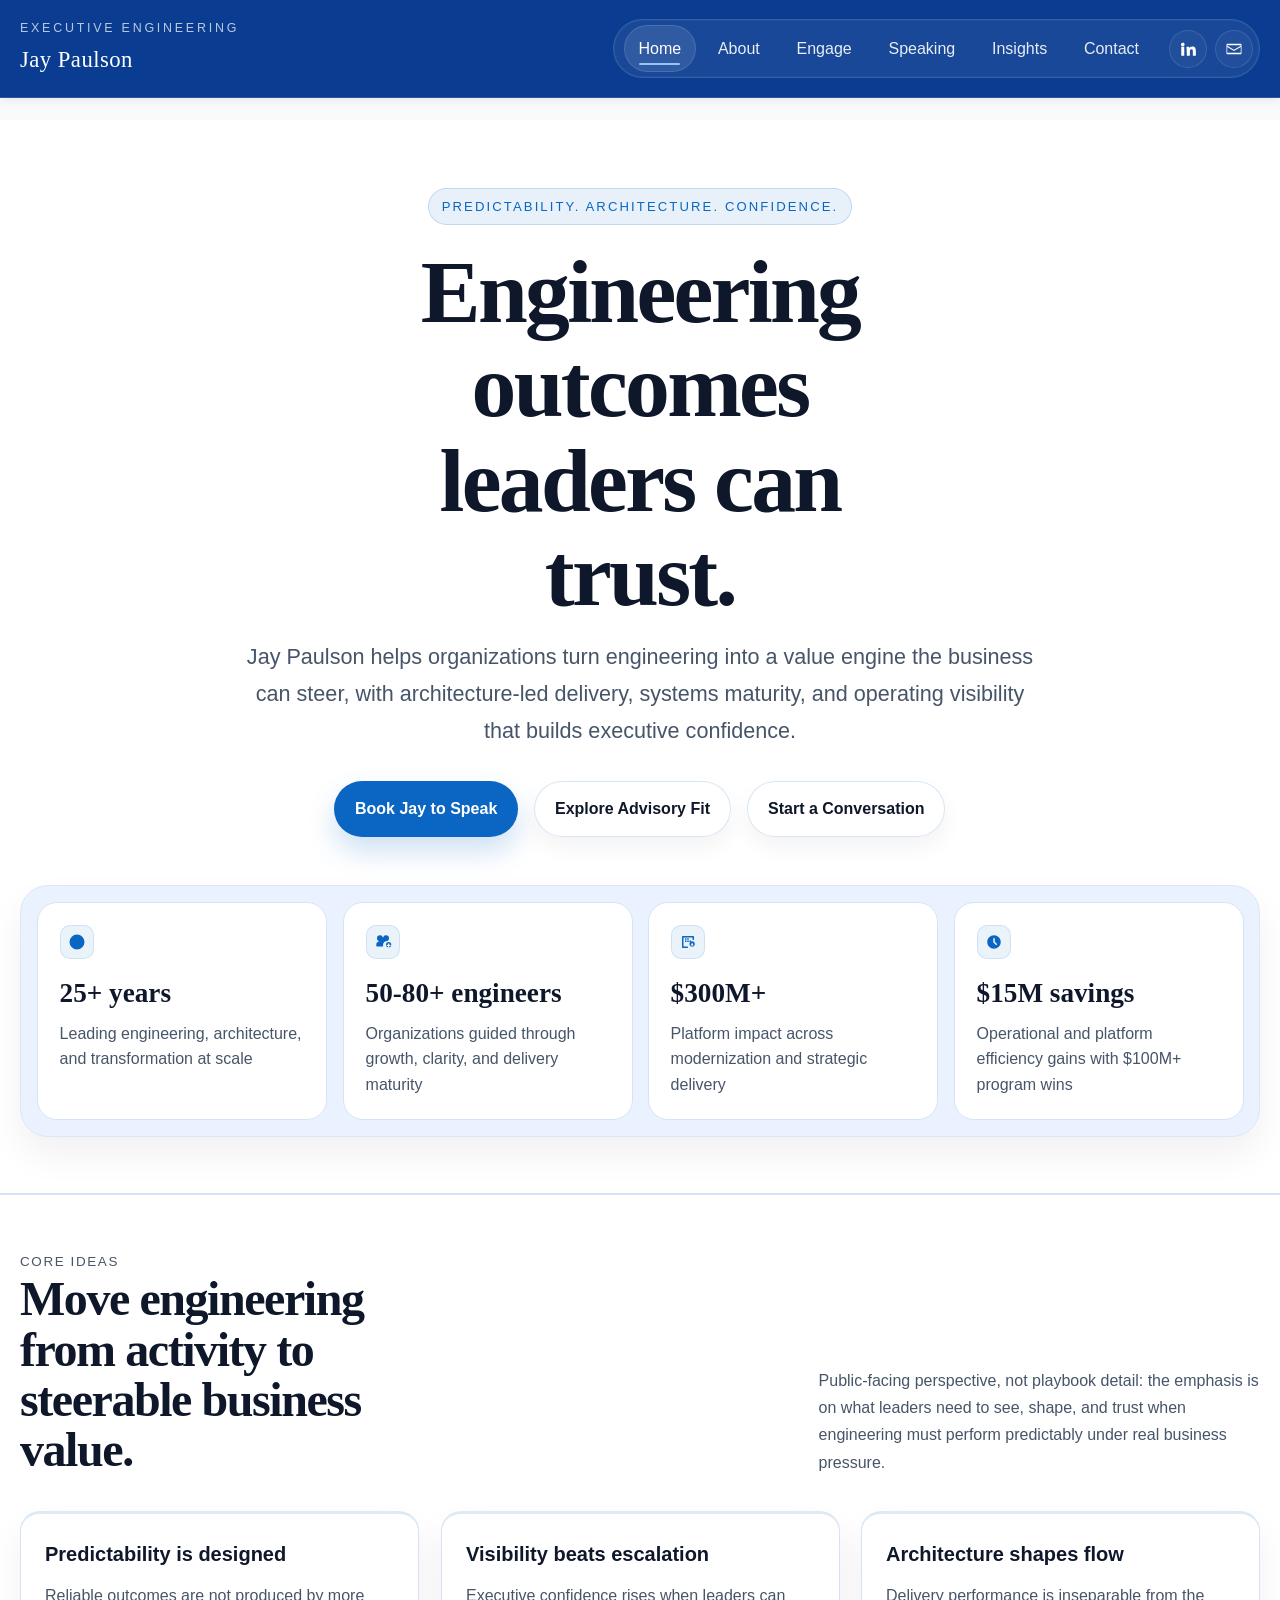
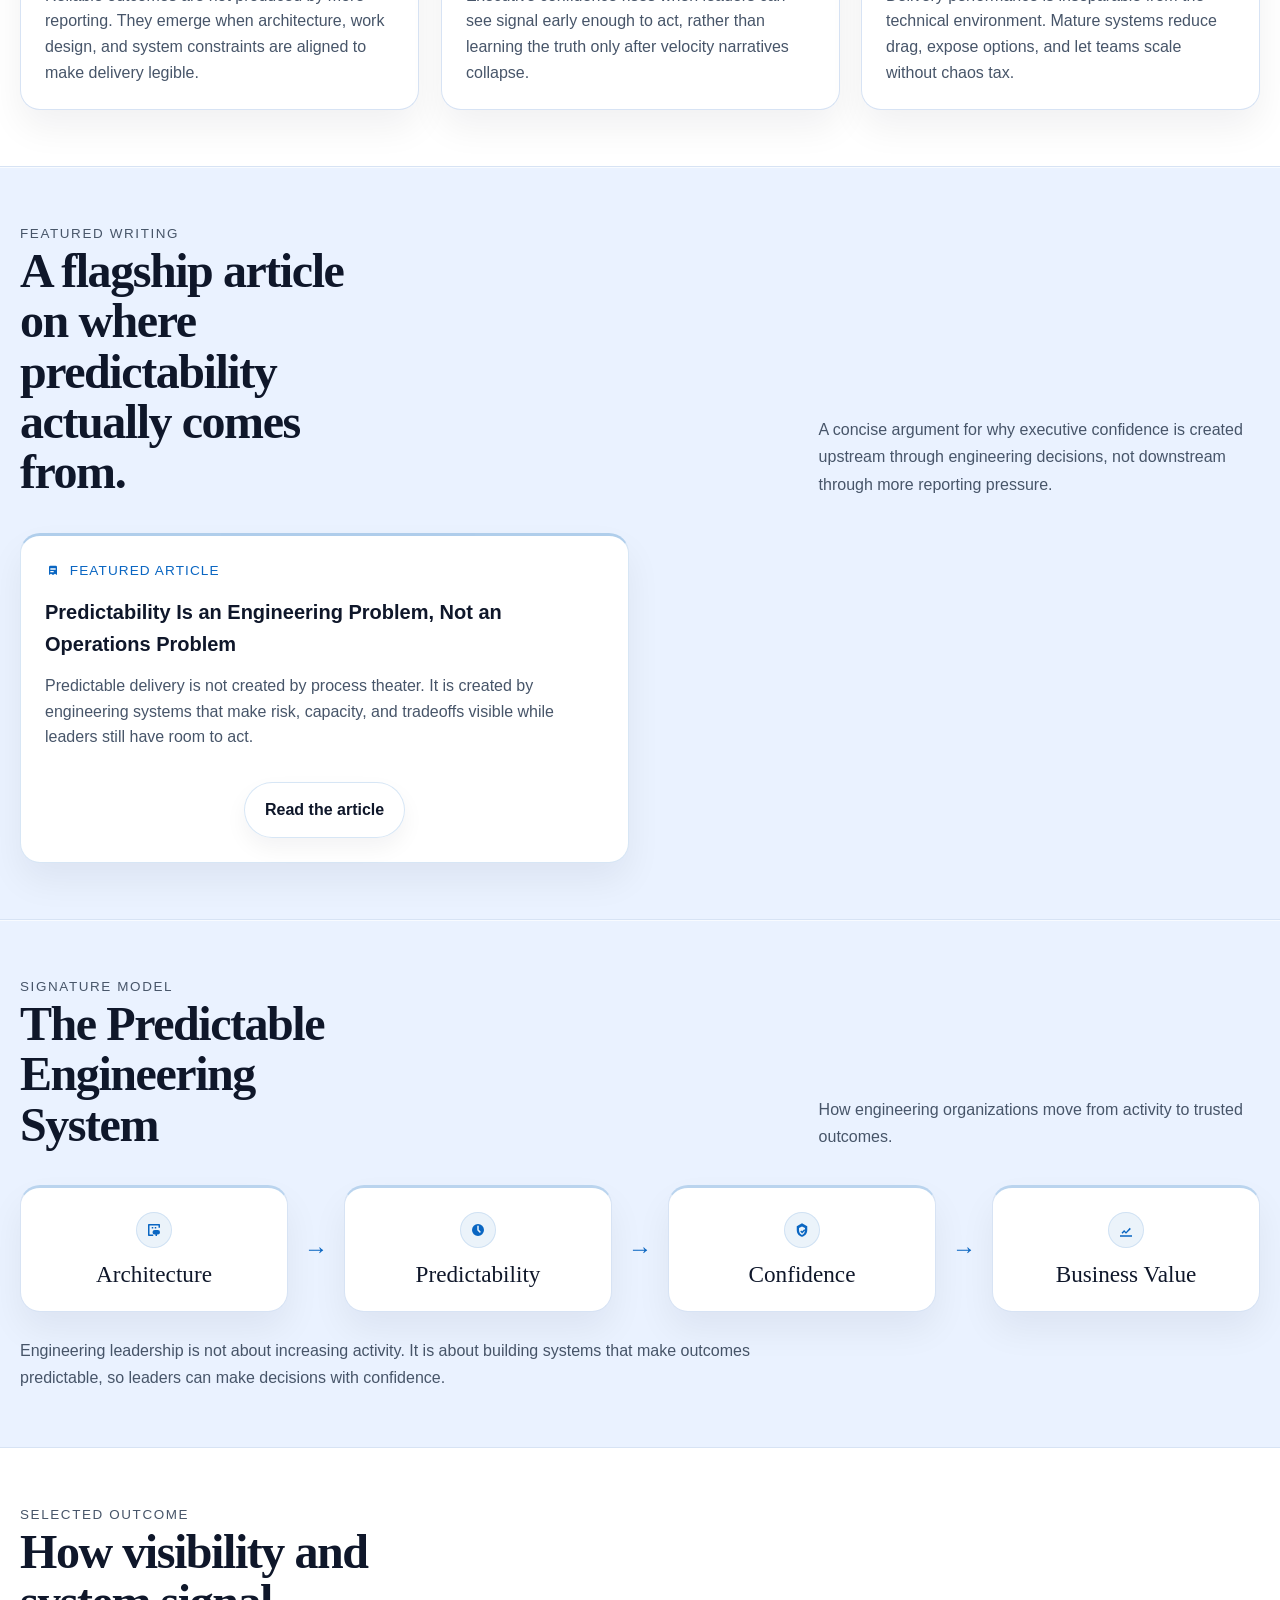
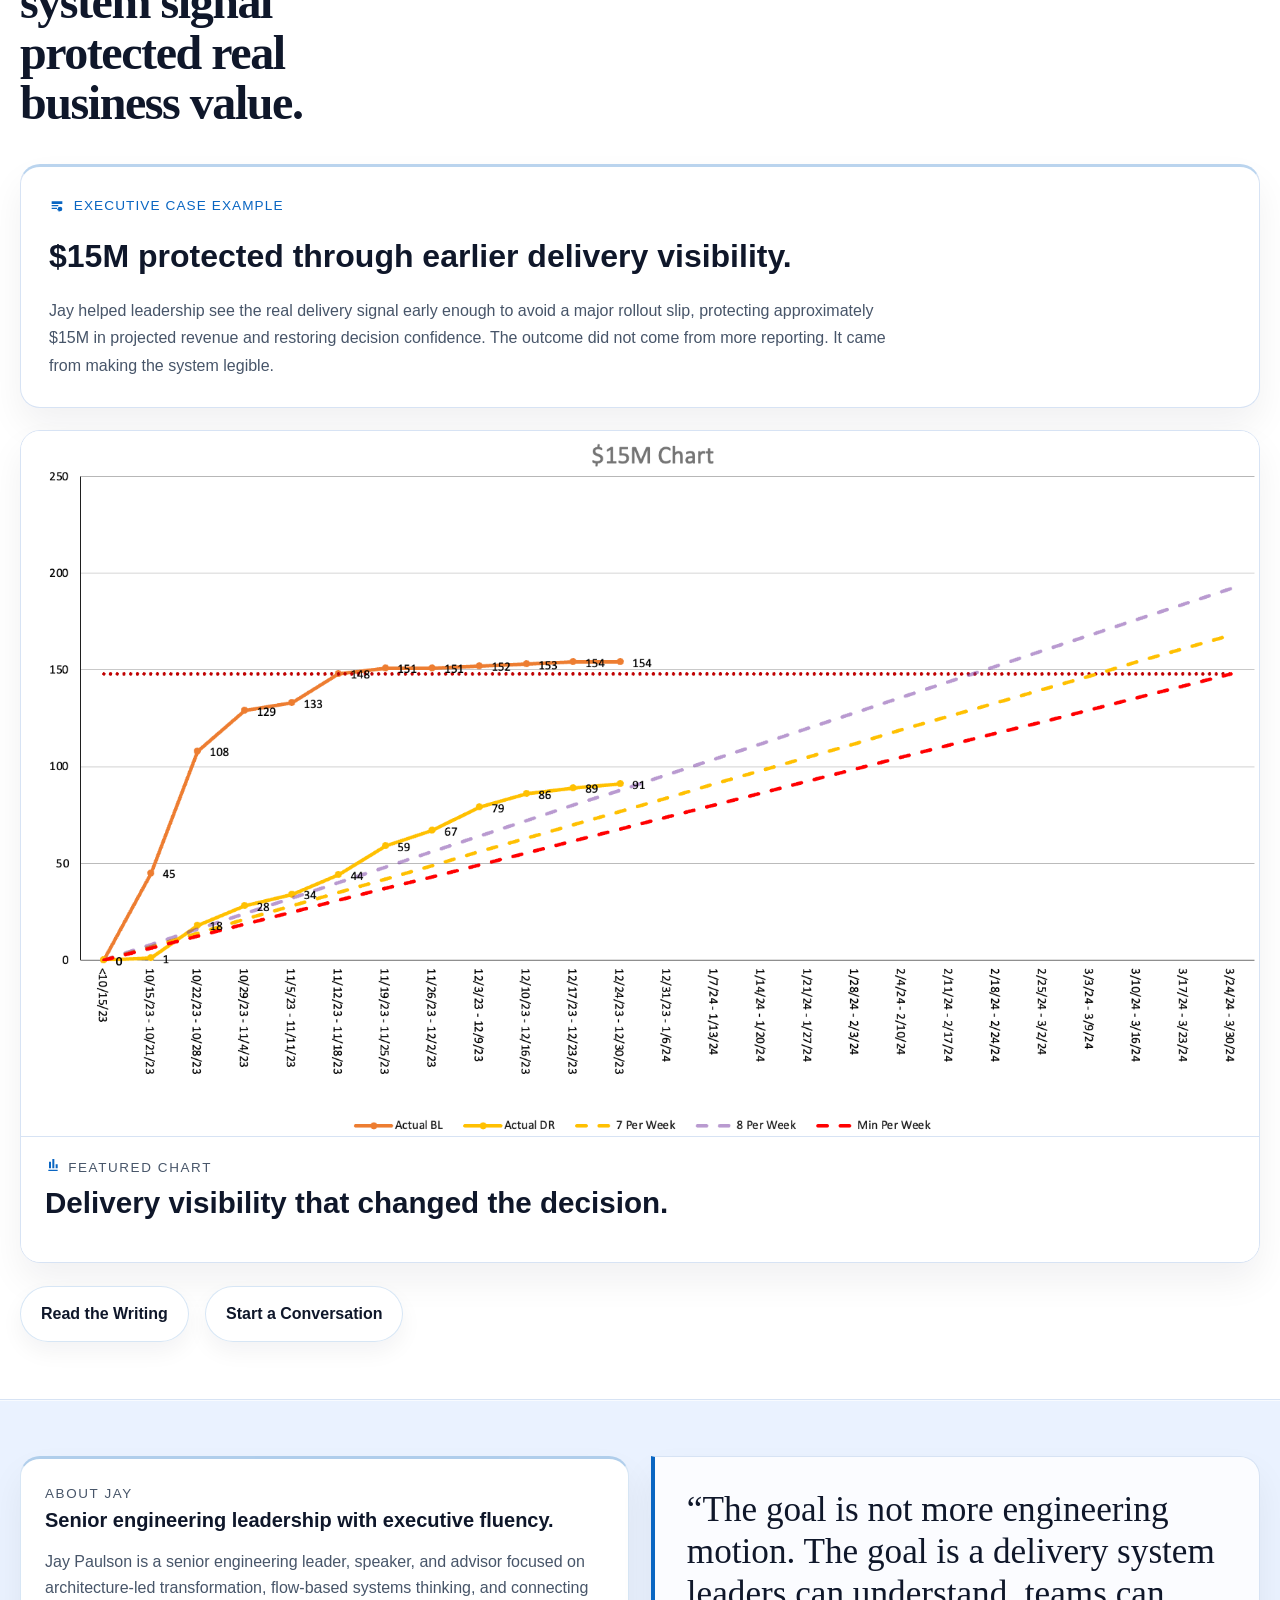
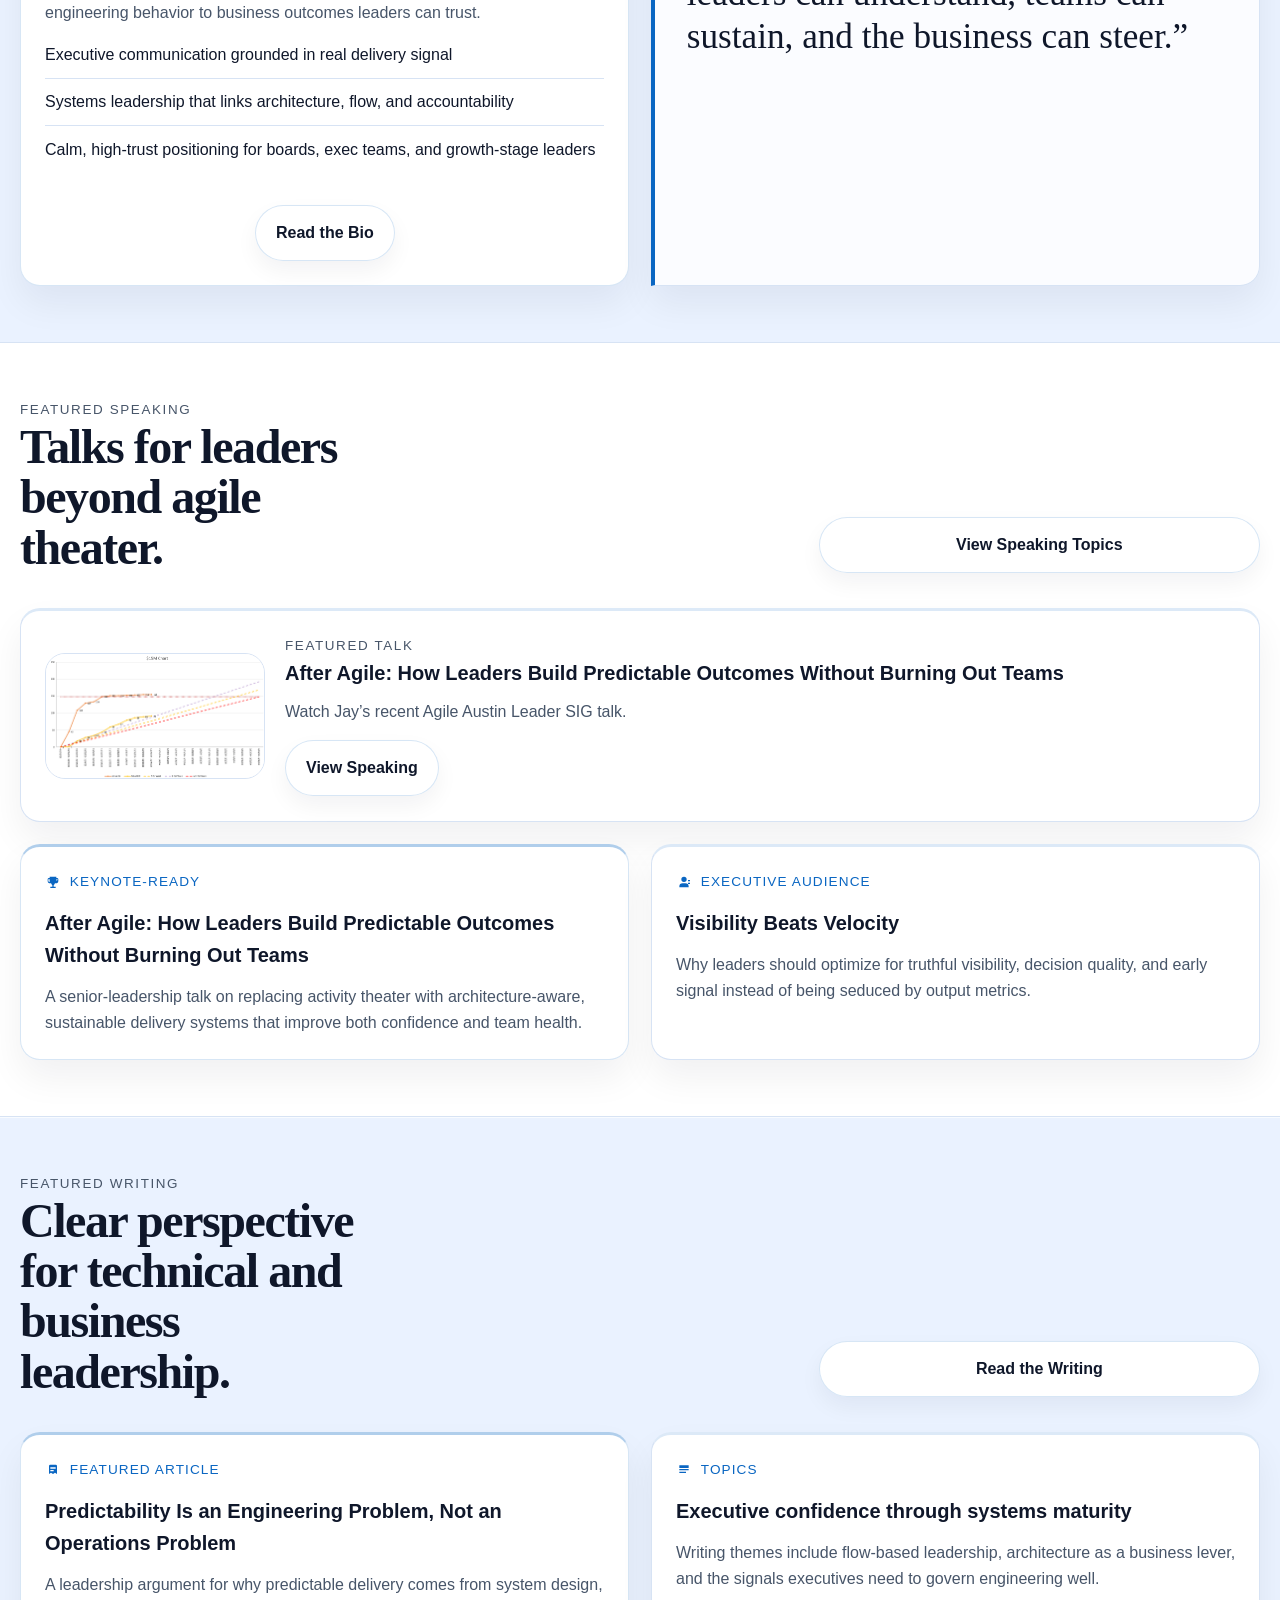
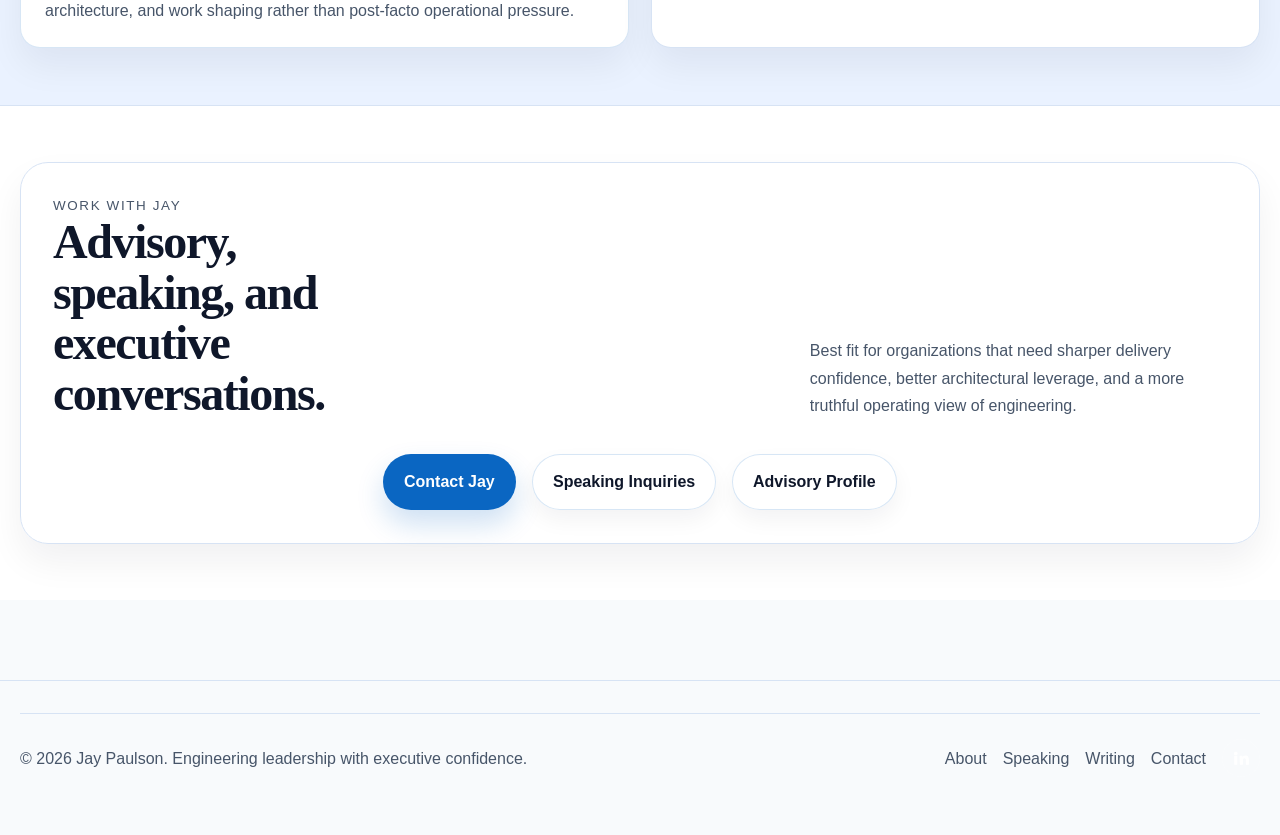
==== index.html @ dec87dc5 "feat: add GA4 site-wide" ====
<!DOCTYPE html>
<html lang="en">
  <head>
    <meta charset="utf-8">
    <meta name="viewport" content="width=device-width, initial-scale=1">
    <title>Jay Paulson | Predictable Engineering Outcomes</title>
    <meta name="description" content="Jay Paulson helps organizations turn engineering into a value engine the business can steer through architecture-led delivery, systems maturity, and executive-grade predictability.">
    <link rel="canonical" href="https://jaypaulson.co/">
    <meta property="og:title" content="Jay Paulson | Predictable Engineering Outcomes">
    <meta property="og:description" content="Senior engineering leader, speaker, and advisor helping organizations build executive confidence through architecture-led delivery and predictable outcomes.">
    <meta property="og:type" content="website">
    <meta property="og:url" content="https://jaypaulson.co/">
    <meta property="og:site_name" content="Jay Paulson">
    <meta name="twitter:card" content="summary_large_image">
    <meta name="twitter:title" content="Jay Paulson | Predictable Engineering Outcomes">
    <meta name="twitter:description" content="Perspective on engineering predictability, systems maturity, architecture-led transformation, and executive confidence.">
    <script async src="https://www.googletagmanager.com/gtag/js?id=G-854DFBSPWT"></script>
    <script>
      window.dataLayer = window.dataLayer || [];
      function gtag() { dataLayer.push(arguments); }
      gtag('js', new Date());
      gtag('config', 'G-854DFBSPWT');
    </script>
    <link rel="manifest" href="./site.webmanifest">
    <link rel="stylesheet" href="./styles.css">
    <script src="./script.js" defer></script>
  </head>
  <body data-page="home">
    <div class="site-shell">
      <header class="site-header">
        <div class="container">
          <a class="brand" href="./index.html" aria-label="Jay Paulson home">
            <span class="brand-mark">Executive Engineering</span>
            <span class="brand-name">Jay Paulson</span>
          </a>
          <button class="nav-toggle" type="button" aria-expanded="false" aria-controls="site-nav" aria-label="Toggle navigation">
            <span class="nav-toggle-bar"></span>
            <span class="nav-toggle-bar"></span>
            <span class="nav-toggle-bar"></span>
          </button>
          <div class="nav-group" id="site-nav">
            <nav class="nav" aria-label="Primary">
              <a href="./index.html" data-nav="home">Home</a>
              <a href="./about.html" data-nav="about">About</a>
              <a href="./work-with-jay.html" data-nav="work">Engage</a>
              <a href="./speaking.html" data-nav="speaking">Speaking</a>
              <a href="./writing.html" data-nav="writing">Insights</a>
              <a href="./contact.html" data-nav="contact">Contact</a>
            </nav>
            <div class="social-row" aria-label="Social links">
              <a class="social-link" href="https://www.linkedin.com/in/paulsjv" target="_blank" rel="noopener noreferrer" aria-label="Jay Paulson on LinkedIn">
                <svg viewBox="0 0 24 24" aria-hidden="true">
                  <path d="M4.98 3.5A2.48 2.48 0 1 1 5 8.46a2.48 2.48 0 0 1-.02-4.96ZM3 9h4v12H3zm7 0h3.83v1.64h.05c.53-1.01 1.84-2.08 3.79-2.08 4.05 0 4.8 2.67 4.8 6.13V21h-4v-5.53c0-1.32-.03-3.02-1.84-3.02-1.85 0-2.13 1.44-2.13 2.92V21h-4z"/>
                </svg>
              </a>
              <a class="social-link" href="./contact.html" aria-label="Contact Jay Paulson">
                <svg viewBox="0 0 24 24" aria-hidden="true">
                  <path d="M3 5h18a1 1 0 0 1 1 1v12a1 1 0 0 1-1 1H3a1 1 0 0 1-1-1V6a1 1 0 0 1 1-1Zm0 2v.51l9 5.4 9-5.4V7H3Zm18 10v-7.76l-8.49 5.1a1 1 0 0 1-1.02 0L3 9.24V17h18Z"/>
                </svg>
              </a>
            </div>
          </div>
        </div>
      </header>

      <main>
        <section class="hero">
          <div class="container">
            <span class="eyebrow">Predictability. Architecture. Confidence.</span>
            <h1>Engineering outcomes leaders can trust.</h1>
            <p class="lede">
              Jay Paulson helps organizations turn engineering into a value engine the business can steer, with architecture-led delivery, systems maturity, and operating visibility that builds executive confidence.
            </p>
            <div class="hero-actions">
              <a class="button" href="./speaking.html">Book Jay to Speak</a>
              <a class="button-secondary" href="./about.html">Explore Advisory Fit</a>
              <a class="button-secondary" href="./contact.html">Start a Conversation</a>
            </div>

            <div class="hero-panel">
              <div class="metrics">
                <div class="metric">
                  <div class="metric-icon" aria-hidden="true">
                    <svg viewBox="0 0 24 24"><path d="M12 8a1 1 0 0 1 1 1v3.38l2.24 1.29a1 1 0 1 1-1 1.74l-2.74-1.58A1 1 0 0 1 11 13V9a1 1 0 0 1 1-1Zm0-6a10 10 0 1 1 0 20 10 10 0 0 1 0-20Z"/></svg>
                  </div>
                  <strong>25+ years</strong>
                  <span>Leading engineering, architecture, and transformation at scale</span>
                </div>
                <div class="metric">
                  <div class="metric-icon" aria-hidden="true">
                    <svg viewBox="0 0 24 24"><path d="M16 11a4 4 0 1 0-3.87-5h-.26A4 4 0 1 0 8 11a5 5 0 0 0-5 5v1a1 1 0 0 0 1 1h8.2a6 6 0 0 1-.2-1.5A5.5 5.5 0 0 1 16 11Zm3.5 1a3.5 3.5 0 1 0 0 7 3.5 3.5 0 0 0 0-7Zm0 1.8a.8.8 0 0 1 .8.8v1.1h1.1a.8.8 0 0 1 0 1.6h-1.1v1.1a.8.8 0 0 1-1.6 0v-1.1h-1.1a.8.8 0 0 1 0-1.6h1.1v-1.1a.8.8 0 0 1 .8-.8Z"/></svg>
                  </div>
                  <strong>50-80+ engineers</strong>
                  <span>Organizations guided through growth, clarity, and delivery maturity</span>
                </div>
                <div class="metric">
                  <div class="metric-icon" aria-hidden="true">
                    <svg viewBox="0 0 24 24"><path d="M5 4h14a1 1 0 0 1 1 1v4.38a4.5 4.5 0 0 0-2-.37V6H6v12h5.55c.1.7.34 1.37.68 2H5a1 1 0 0 1-1-1V5a1 1 0 0 1 1-1Zm6 3h2v2h-2V7Zm-3 0h2v2H8V7Zm6 3h2v2h-2v-2Zm-3 0h2v2h-2v-2Zm-3 0h2v2H8v-2Zm9.5 1a3.5 3.5 0 1 1 0 7 3.5 3.5 0 0 1 0-7Zm0 1.75-2 3.75h4l-2-3.75Z"/></svg>
                  </div>
                  <strong>$300M+</strong>
                  <span>Platform impact across modernization and strategic delivery</span>
                </div>
                <div class="metric">
                  <div class="metric-icon" aria-hidden="true">
                    <svg viewBox="0 0 24 24"><path d="M12 3c4.97 0 9 4.03 9 9s-4.03 9-9 9-9-4.03-9-9 4.03-9 9-9Zm1 4.5a1 1 0 1 0-2 0V12c0 .27.1.52.29.71l3 3a1 1 0 0 0 1.42-1.42L13 11.59V7.5Z"/></svg>
                  </div>
                  <strong>$15M savings</strong>
                  <span>Operational and platform efficiency gains with $100M+ program wins</span>
                </div>
              </div>
            </div>
          </div>
        </section>

        <section class="section section-white">
          <div class="container">
            <div class="section-header">
              <div>
                <p class="kicker">Core Ideas</p>
                <h2>Move engineering from activity to steerable business value.</h2>
              </div>
              <p>
                Public-facing perspective, not playbook detail: the emphasis is on what leaders need to see, shape, and trust when engineering must perform predictably under real business pressure.
              </p>
            </div>
            <div class="grid-3">
              <article class="card">
                <h3>Predictability is designed</h3>
                <p>
                  Reliable outcomes are not produced by more reporting. They emerge when architecture, work design, and system constraints are aligned to make delivery legible.
                </p>
              </article>
              <article class="card">
                <h3>Visibility beats escalation</h3>
                <p>
                  Executive confidence rises when leaders can see signal early enough to act, rather than learning the truth only after velocity narratives collapse.
                </p>
              </article>
              <article class="card">
                <h3>Architecture shapes flow</h3>
                <p>
                  Delivery performance is inseparable from the technical environment. Mature systems reduce drag, expose options, and let teams scale without chaos tax.
                </p>
              </article>
            </div>
          </div>
        </section>

        <section class="section section-tint">
          <div class="container">
            <div class="section-header">
              <div>
                <p class="kicker">Featured Writing</p>
                <h2>A flagship article on where predictability actually comes from.</h2>
              </div>
              <p>
                A concise argument for why executive confidence is created upstream through engineering decisions, not downstream through more reporting pressure.
              </p>
            </div>
            <div class="article-list">
              <article class="article-card featured">
                <div class="meta"><span class="meta-icon" aria-hidden="true"><svg viewBox="0 0 24 24"><path d="M6 4h10a2 2 0 0 1 2 2v12l-3-2-3 2-3-2-3 2V6a2 2 0 0 1 2-2Zm2 4v2h8V8H8Zm0 4v2h5v-2H8Z"/></svg></span>Featured article</div>
                <h3>Predictability Is an Engineering Problem, Not an Operations Problem</h3>
                <p>
                  Predictable delivery is not created by process theater. It is created by engineering systems that make risk, capacity, and tradeoffs visible while leaders still have room to act.
                </p>
                <div class="button-row">
                  <a class="button-secondary" href="./predictability-is-an-engineering-problem-not-an-operations-problem.html">Read the article</a>
                </div>
              </article>
            </div>
          </div>
        </section>

        <section class="section section-tint">
          <div class="container">
            <div class="section-header">
              <div>
                <p class="kicker">Signature Model</p>
                <h2>The Predictable Engineering System</h2>
              </div>
              <p>How engineering organizations move from activity to trusted outcomes.</p>
            </div>
            <div class="signature-model">
              <div class="signature-stage">
                <span class="stage-icon" aria-hidden="true"><svg viewBox="0 0 24 24"><path d="M5 4h14a1 1 0 0 1 1 1v4h-2V6H6v12h5v2H5a1 1 0 0 1-1-1V5a1 1 0 0 1 1-1Zm8 4h2v2h-2V8Zm-4 0h2v2H9V8Zm8 4a3 3 0 1 1 0 6h-1v2h-2v-2h-1a3 3 0 1 1 0-6h4Z"/></svg></span>
                <span class="signature-label">Architecture</span>
              </div>
              <div class="signature-connector" aria-hidden="true">→</div>
              <div class="signature-stage">
                <span class="stage-icon" aria-hidden="true"><svg viewBox="0 0 24 24"><path d="M12 4a8 8 0 1 1-8 8 8 8 0 0 1 8-8Zm0 2a1 1 0 0 0-1 1v5c0 .27.1.52.29.71l2.5 2.5a1 1 0 0 0 1.42-1.42L13 11.59V7a1 1 0 0 0-1-1Z"/></svg></span>
                <span class="signature-label">Predictability</span>
              </div>
              <div class="signature-connector" aria-hidden="true">→</div>
              <div class="signature-stage">
                <span class="stage-icon" aria-hidden="true"><svg viewBox="0 0 24 24"><path d="m12 3 7 4v5c0 4.73-2.88 7.97-7 9-4.12-1.03-7-4.27-7-9V7l7-4Zm0 4.18L8 9.47v2.45c0 3.36 1.83 5.91 4 6.76 2.17-.85 4-3.4 4-6.76V9.47l-4-2.29Zm-1 5.32 1.2 1.2 2.8-2.8 1.4 1.4-4.2 4.2L9.6 13.9l1.4-1.4Z"/></svg></span>
                <span class="signature-label">Confidence</span>
              </div>
              <div class="signature-connector" aria-hidden="true">→</div>
              <div class="signature-stage">
                <span class="stage-icon" aria-hidden="true"><svg viewBox="0 0 24 24"><path d="M4 19h16v2H4v-2Zm2-3.5 3.5-3.5 2.5 2.5L17 9l1.5 1.5-6.5 6.5-2.5-2.5L7.5 17 6 15.5Z"/></svg></span>
                <span class="signature-label">Business Value</span>
              </div>
            </div>
            <p class="signature-copy">
              Engineering leadership is not about increasing activity. It is about building systems that make outcomes predictable, so leaders can make decisions with confidence.
            </p>
          </div>
        </section>

        <section class="section section-white">
          <div class="container">
            <div class="section-header">
              <div>
                <p class="kicker">Selected Outcome</p>
                <h2>How visibility and system signal protected real business value.</h2>
              </div>
            </div>
            <div class="proof-layout">
              <div class="proof-card">
                <div class="meta"><span class="meta-icon" aria-hidden="true"><svg viewBox="0 0 24 24"><path d="M4 5h16v4H4V5Zm0 5.5h10v2H4v-2Zm0 4h8v2H4v-2Zm12.5-1.5a3.5 3.5 0 1 1 0 7 3.5 3.5 0 0 1 0-7Zm-.75 1.75v2h2v1.5h-2v2h-1.5v-2h-2v-1.5h2v-2h1.5Z"/></svg></span>Executive case example</div>
                <h3>$15M protected through earlier delivery visibility.</h3>
                <p>
                  Jay helped leadership see the real delivery signal early enough to avoid a major rollout slip, protecting approximately $15M in projected revenue and restoring decision confidence. The outcome did not come from more reporting. It came from making the system legible.
                </p>
              </div>
              <figure class="chart-placeholder">
                <img src="./images/15M-chart.png" alt="Delivery visibility chart showing how earlier signal protected $15M in projected revenue">
                <figcaption class="chart-placeholder-inner">
                  <p class="kicker"><span class="kicker-icon" aria-hidden="true"><svg viewBox="0 0 24 24"><path d="M5 19h14v2H5v-2Zm1-2V7h3v10H6Zm5 0V3h3v14h-3Zm5 0v-6h3v6h-3Z"/></svg></span>Featured chart</p>
                  <h3>Delivery visibility that changed the decision.</h3>
                </figcaption>
              </figure>
            </div>
            <div class="button-row proof-actions">
              <a class="button-secondary" href="./writing.html">Read the Writing</a>
              <a class="button-secondary" href="./contact.html">Start a Conversation</a>
            </div>
          </div>
        </section>

        <section class="section section-tint">
          <div class="container grid-2">
            <div class="about-snapshot card">
              <p class="kicker">About Jay</p>
              <h3>Senior engineering leadership with executive fluency.</h3>
              <p>
                Jay Paulson is a senior engineering leader, speaker, and advisor focused on architecture-led transformation, flow-based systems thinking, and connecting engineering behavior to business outcomes leaders can trust.
              </p>
              <ul class="list">
                <li>Executive communication grounded in real delivery signal</li>
                <li>Systems leadership that links architecture, flow, and accountability</li>
                <li>Calm, high-trust positioning for boards, exec teams, and growth-stage leaders</li>
              </ul>
              <div class="button-row">
                <a class="button-secondary" href="./about.html">Read the Bio</a>
              </div>
            </div>
            <aside class="pull-quote">
              “The goal is not more engineering motion. The goal is a delivery system leaders can understand, teams can sustain, and the business can steer.”
            </aside>
          </div>
        </section>

        <section class="section section-white">
          <div class="container">
            <div class="section-header">
              <div>
                <p class="kicker">Featured Speaking</p>
                <h2>Talks for leaders beyond agile theater.</h2>
              </div>
              <a class="button-secondary" href="./speaking.html">View Speaking Topics</a>
            </div>
            <article class="speaking-teaser card">
              <div class="speaking-teaser-media" aria-hidden="true">
                <img src="./images/15M-chart.png" alt="">
              </div>
              <div class="speaking-teaser-copy">
                <p class="kicker">Featured Talk</p>
                <h3>After Agile: How Leaders Build Predictable Outcomes Without Burning Out Teams</h3>
                <p>Watch Jay’s recent Agile Austin Leader SIG talk.</p>
                <div class="button-row">
                  <a class="button-secondary" href="./speaking.html">View Speaking</a>
                </div>
              </div>
            </article>
            <div class="talk-list">
              <article class="talk-card featured">
                <div class="meta"><span class="meta-icon" aria-hidden="true"><svg viewBox="0 0 24 24"><path d="M7 4h10v2h1a2 2 0 0 1 2 2v2a4 4 0 0 1-4 4h-1.1A4.99 4.99 0 0 1 13 16.9V19h3v2H8v-2h3v-2.1A4.99 4.99 0 0 1 9.1 14H8a4 4 0 0 1-4-4V8a2 2 0 0 1 2-2h1V4Zm10 4v2a2 2 0 0 0 2-2V8h-2ZM7 8H5v2a2 2 0 0 0 2 2V8Z"/></svg></span>Keynote-ready</div>
                <h3>After Agile: How Leaders Build Predictable Outcomes Without Burning Out Teams</h3>
                <p>
                  A senior-leadership talk on replacing activity theater with architecture-aware, sustainable delivery systems that improve both confidence and team health.
                </p>
              </article>
              <article class="talk-card">
                <div class="meta"><span class="meta-icon" aria-hidden="true"><svg viewBox="0 0 24 24"><path d="M12 12a4 4 0 1 0-4-4 4 4 0 0 0 4 4Zm-7 8v-1a5 5 0 0 1 5-5h4a5 5 0 0 1 5 5v1H5Zm13-11h3v2h-3V9Zm0 4h3v2h-3v-2Z"/></svg></span>Executive audience</div>
                <h3>Visibility Beats Velocity</h3>
                <p>
                  Why leaders should optimize for truthful visibility, decision quality, and early signal instead of being seduced by output metrics.
                </p>
              </article>
            </div>
          </div>
        </section>

        <section class="section section-tint">
          <div class="container">
            <div class="section-header">
              <div>
                <p class="kicker">Featured Writing</p>
                <h2>Clear perspective for technical and business leadership.</h2>
              </div>
              <a class="button-secondary" href="./writing.html">Read the Writing</a>
            </div>
            <div class="article-list">
              <article class="article-card featured">
                <div class="meta"><span class="meta-icon" aria-hidden="true"><svg viewBox="0 0 24 24"><path d="M6 4h10a2 2 0 0 1 2 2v12l-3-2-3 2-3-2-3 2V6a2 2 0 0 1 2-2Zm2 4v2h8V8H8Zm0 4v2h5v-2H8Z"/></svg></span>Featured article</div>
                <h3>Predictability Is an Engineering Problem, Not an Operations Problem</h3>
                <p>
                  A leadership argument for why predictable delivery comes from system design, architecture, and work shaping rather than post-facto operational pressure.
                </p>
              </article>
              <article class="article-card">
                <div class="meta"><span class="meta-icon" aria-hidden="true"><svg viewBox="0 0 24 24"><path d="M5 5h14v4H5V5Zm0 5.5h14v2H5v-2Zm0 4h10v2H5v-2Z"/></svg></span>Topics</div>
                <h3>Executive confidence through systems maturity</h3>
                <p>
                  Writing themes include flow-based leadership, architecture as a business lever, and the signals executives need to govern engineering well.
                </p>
              </article>
            </div>
          </div>
        </section>

        <section class="section section-white">
          <div class="container panel" style="padding: 2rem;">
            <div class="section-header">
              <div>
                <p class="kicker">Work With Jay</p>
                <h2>Advisory, speaking, and executive conversations.</h2>
              </div>
              <p>
                Best fit for organizations that need sharper delivery confidence, better architectural leverage, and a more truthful operating view of engineering.
              </p>
            </div>
            <div class="button-row">
              <a class="button" href="./contact.html">Contact Jay</a>
              <a class="button-secondary" href="./speaking.html">Speaking Inquiries</a>
              <a class="button-secondary" href="./about.html">Advisory Profile</a>
            </div>
          </div>
        </section>
      </main>

      <footer class="site-footer">
        <div class="container footer-inner">
          <p>© <span data-year></span> Jay Paulson. Engineering leadership with executive confidence.</p>
          <div class="footer-links">
            <a href="./about.html">About</a>
            <a href="./speaking.html">Speaking</a>
            <a href="./writing.html">Writing</a>
            <a href="./contact.html">Contact</a>
            <a class="social-link" href="https://www.linkedin.com/in/paulsjv" target="_blank" rel="noopener noreferrer" aria-label="Jay Paulson on LinkedIn">
              <svg viewBox="0 0 24 24" aria-hidden="true">
                <path d="M4.98 3.5A2.48 2.48 0 1 1 5 8.46a2.48 2.48 0 0 1-.02-4.96ZM3 9h4v12H3zm7 0h3.83v1.64h.05c.53-1.01 1.84-2.08 3.79-2.08 4.05 0 4.8 2.67 4.8 6.13V21h-4v-5.53c0-1.32-.03-3.02-1.84-3.02-1.85 0-2.13 1.44-2.13 2.92V21h-4z"/>
              </svg>
            </a>
          </div>
        </div>
      </footer>
    </div>
  </body>
</html>
---- styles.css ----
:root {
  --bg: #f8fafc;
  --bg-section: #f3f8fe;
  --bg-section-strong: #eaf2ff;
  --surface: rgba(255, 255, 255, 0.82);
  --surface-strong: #ffffff;
  --surface-border: #d7e3f4;
  --text: #0f172a;
  --muted: #475569;
  --accent: #0a66c2;
  --accent-strong: #1d4ed8;
  --accent-soft: rgba(10, 102, 194, 0.09);
  --accent-border: rgba(10, 102, 194, 0.18);
  --shadow: 0 18px 36px rgba(15, 23, 42, 0.06);
  --shadow-hover: 0 24px 48px rgba(15, 23, 42, 0.1);
  --max-width: 1240px;
  --header-height: 96px;
  --radius-lg: 28px;
  --radius-md: 20px;
  --radius-sm: 12px;
  --sans: "Avenir Next", "Segoe UI", "Helvetica Neue", sans-serif;
  --serif: "Iowan Old Style", "Palatino Linotype", "Book Antiqua", Georgia, serif;
}

* {
  box-sizing: border-box;
}

html {
  scroll-behavior: smooth;
}

body {
  margin: 0;
  font-family: var(--sans);
  color: var(--text);
  background: var(--bg);
  line-height: 1.6;
}

a {
  color: inherit;
  text-decoration: none;
}

a:focus-visible,
button:focus-visible {
  outline: 3px solid rgba(10, 102, 194, 0.28);
  outline-offset: 3px;
}

img {
  max-width: 100%;
  display: block;
}

.site-shell {
  min-height: 100vh;
  position: relative;
  overflow: visible;
}

.container {
  width: min(var(--max-width), calc(100% - 2rem));
  margin: 0 auto;
}

.site-header {
  position: fixed;
  top: 0;
  left: 0;
  right: 0;
  z-index: 20;
  backdrop-filter: blur(18px);
  background: #0a3d91;
  border-bottom: 1px solid rgba(255, 255, 255, 0.12);
  box-shadow: 0 2px 10px rgba(0, 0, 0, 0.08);
  transition: background-color 220ms ease, box-shadow 220ms ease, border-color 220ms ease;
}

.site-header.is-scrolled {
  background: #0a3d91;
  border-bottom-color: rgba(255, 255, 255, 0.16);
  box-shadow: 0 8px 18px rgba(0, 0, 0, 0.12);
}

.site-header .container {
  display: flex;
  align-items: center;
  justify-content: space-between;
  gap: 1rem;
  padding: 0.9rem 0;
  min-height: var(--header-height);
}

.nav-toggle {
  display: none;
  align-items: center;
  justify-content: center;
  width: 46px;
  height: 46px;
  padding: 0;
  border: 1px solid rgba(255, 255, 255, 0.18);
  border-radius: 14px;
  background: rgba(255, 255, 255, 0.08);
  color: #ffffff;
  box-shadow: inset 0 0 0 1px rgba(255, 255, 255, 0.04);
  transition: background-color 220ms ease, border-color 220ms ease, transform 220ms ease, box-shadow 220ms ease;
}

.nav-toggle:hover {
  background: rgba(255, 255, 255, 0.12);
  border-color: rgba(255, 255, 255, 0.28);
}

.nav-toggle:focus-visible {
  outline: 2px solid #93c5fd;
  outline-offset: 3px;
}

.nav-toggle-bar {
  width: 18px;
  height: 2px;
  border-radius: 999px;
  background: currentColor;
  transition: transform 220ms ease, opacity 220ms ease;
}

.nav-toggle-bar + .nav-toggle-bar {
  margin-top: 4px;
}

.brand {
  display: inline-flex;
  flex-direction: column;
  gap: 0.15rem;
  padding: 0.3rem 0;
}

.brand-mark {
  font-size: 0.78rem;
  letter-spacing: 0.22em;
  text-transform: uppercase;
  color: rgba(255, 255, 255, 0.72);
  opacity: 1;
}

.brand-name {
  font-family: var(--serif);
  font-size: 1.42rem;
  letter-spacing: 0.02em;
  color: #ffffff;
}

.nav-group {
  display: flex;
  align-items: center;
  gap: 0.85rem;
  flex-wrap: wrap;
  justify-content: flex-end;
  padding: 0.35rem 0.4rem 0.35rem 0.6rem;
  border: 1px solid rgba(255, 255, 255, 0.12);
  border-radius: 999px;
  background: rgba(255, 255, 255, 0.06);
  box-shadow: inset 0 0 0 1px rgba(255, 255, 255, 0.04);
}

.nav {
  display: flex;
  align-items: center;
  gap: 0.5rem;
  flex-wrap: wrap;
  justify-content: flex-end;
}

.nav a {
  padding: 0.65rem 0.9rem;
  border-radius: 999px;
  color: rgba(255, 255, 255, 0.9);
  position: relative;
  transition: background-color 220ms ease, color 220ms ease, transform 220ms ease, box-shadow 220ms ease;
}

.nav a:hover,
.nav a[aria-current="page"] {
  background: rgba(255, 255, 255, 0.1);
  color: #ffffff;
  box-shadow: inset 0 0 0 1px rgba(255, 255, 255, 0.12);
}

.nav a::after {
  content: "";
  position: absolute;
  left: 0.95rem;
  right: 0.95rem;
  bottom: 0.45rem;
  height: 2px;
  border-radius: 999px;
  background: #93c5fd;
  opacity: 0;
  transform: scaleX(0.6);
  transition: opacity 220ms ease, transform 220ms ease;
}

.nav a:hover::after,
.nav a[aria-current="page"]::after {
  opacity: 1;
  transform: scaleX(1);
}

.social-row {
  display: inline-flex;
  align-items: center;
  gap: 0.45rem;
  padding-left: 0.15rem;
}

.social-link {
  display: inline-flex;
  align-items: center;
  justify-content: center;
  width: 38px;
  height: 38px;
  border-radius: 999px;
  color: #ffffff;
  background: rgba(255, 255, 255, 0.04);
  border: 1px solid rgba(255, 255, 255, 0.12);
  box-shadow: none;
  transition: transform 220ms ease, border-color 220ms ease, background-color 220ms ease, color 220ms ease, box-shadow 220ms ease;
}

.social-link:hover {
  transform: translateY(-1px);
  color: #ffffff;
  background: #0b4da2;
  border-color: rgba(255, 255, 255, 0.22);
  box-shadow: 0 10px 18px rgba(0, 0, 0, 0.12);
}

.social-link svg {
  width: 18px;
  height: 18px;
  fill: currentColor;
}

main {
  padding: calc(var(--header-height) + 1.5rem) 0 5rem;
}

.hero {
  text-align: center;
  padding: 4.25rem 0 3.5rem;
  position: relative;
  background: #ffffff;
  border-bottom: 1px solid var(--surface-border);
}

.eyebrow {
  display: inline-block;
  padding: 0.45rem 0.8rem;
  border-radius: 999px;
  background: var(--accent-soft);
  color: var(--accent);
  border: 1px solid var(--accent-border);
  font-size: 0.82rem;
  letter-spacing: 0.16em;
  text-transform: uppercase;
}

.hero h1,
.page-hero h1 {
  font-family: var(--serif);
  font-weight: 600;
  letter-spacing: -0.03em;
  line-height: 1.05;
  margin: 1.25rem auto 1rem;
  max-width: 12ch;
}

.hero h1 {
  font-size: clamp(3rem, 7vw, 5.9rem);
}

.page-hero h1 {
  font-size: clamp(2.8rem, 6vw, 4.6rem);
  max-width: 10ch;
}

.hero .lede,
.page-hero .lede {
  max-width: 800px;
  margin: 0 auto;
  font-size: clamp(1.05rem, 2.4vw, 1.35rem);
  line-height: 1.72;
  color: var(--muted);
}

.hero-actions,
.button-row {
  display: flex;
  gap: 1rem;
  justify-content: center;
  flex-wrap: wrap;
  margin-top: 2rem;
}

.button,
.button-secondary {
  display: inline-flex;
  align-items: center;
  justify-content: center;
  min-height: 48px;
  padding: 0.9rem 1.25rem;
  border-radius: 999px;
  font-weight: 600;
  transition: transform 180ms ease, box-shadow 180ms ease, background-color 180ms ease, border-color 180ms ease, color 180ms ease;
}

.button {
  background: var(--accent);
  color: #fff;
  border: 1px solid transparent;
  box-shadow: 0 14px 28px rgba(10, 102, 194, 0.2);
}

.button:hover {
  transform: translateY(-2px);
  background: var(--accent-strong);
  box-shadow: 0 18px 34px rgba(29, 78, 216, 0.22);
}

.button-secondary {
  background: rgba(255, 255, 255, 0.96);
  color: var(--text);
  border: 1px solid rgba(10, 102, 194, 0.16);
  box-shadow: 0 10px 22px rgba(15, 23, 42, 0.05);
}

.button-secondary:hover {
  background: rgba(243, 248, 254, 0.88);
  border-color: rgba(10, 102, 194, 0.32);
  transform: translateY(-2px);
  box-shadow: 0 14px 28px rgba(10, 102, 194, 0.1);
}

.hero-panel,
.panel {
  background: var(--surface);
  border: 1px solid var(--surface-border);
  border-radius: var(--radius-lg);
  box-shadow: var(--shadow);
  backdrop-filter: blur(18px);
}

.hero-panel {
  margin-top: 3rem;
  padding: 1rem;
  background: var(--bg-section-strong);
  border-color: #dbe7f5;
}

.metrics {
  display: grid;
  grid-template-columns: repeat(4, minmax(0, 1fr));
  gap: 1rem;
}

.metric {
  padding: 1.35rem;
  border-radius: var(--radius-md);
  background: rgba(255, 255, 255, 0.98);
  border: 1px solid var(--surface-border);
  text-align: left;
}

.metric-icon,
.stage-icon,
.meta-icon,
.kicker-icon {
  display: inline-flex;
  align-items: center;
  justify-content: center;
  color: var(--accent);
}

.metric-icon svg,
.stage-icon svg,
.meta-icon svg,
.kicker-icon svg {
  width: 18px;
  height: 18px;
  fill: currentColor;
}

.metric-icon {
  width: 34px;
  height: 34px;
  margin-bottom: 0.85rem;
  border-radius: 10px;
  background: rgba(10, 102, 194, 0.08);
  border: 1px solid rgba(10, 102, 194, 0.12);
}

.metric strong {
  display: block;
  font-size: 1.7rem;
  font-family: var(--serif);
}

.metric span {
  display: block;
  color: var(--muted);
  margin-top: 0.3rem;
}

.section {
  padding: 3.5rem 0;
  border-top: 1px solid var(--surface-border);
  box-shadow: inset 0 1px 0 rgba(255, 255, 255, 0.7);
}

.section-tint {
  background: var(--bg-section-strong);
}

.section-white {
  background: #ffffff;
}

.section-header {
  display: grid;
  grid-template-columns: minmax(0, 1.55fr) minmax(320px, 0.9fr);
  align-items: end;
  column-gap: 2.4rem;
  row-gap: 1rem;
  margin-bottom: 2.2rem;
}

.section-header h2 {
  margin: 0;
  font-family: var(--serif);
  font-size: clamp(2rem, 4vw, 3rem);
  line-height: 1.05;
  letter-spacing: -0.03em;
  max-width: 15ch;
}

.section-header p,
.section-intro {
  margin: 0;
  max-width: 660px;
  color: var(--muted);
  line-height: 1.7;
  justify-self: start;
}

.section-header > div {
  max-width: 860px;
}

.grid-3,
.grid-2,
.article-list,
.talk-list,
.contact-grid {
  display: grid;
  gap: 1.35rem;
}

.grid-3 {
  grid-template-columns: repeat(3, minmax(0, 1fr));
}

.grid-2,
.article-list,
.talk-list,
.contact-grid {
  grid-template-columns: repeat(2, minmax(0, 1fr));
}

.card,
.article-card,
.talk-card,
.contact-card {
  padding: 1.5rem;
  border-radius: var(--radius-md);
  background: var(--surface-strong);
  border: 1px solid var(--surface-border);
  border-top: 3px solid rgba(10, 102, 194, 0.14);
  box-shadow: var(--shadow);
  transition: transform 180ms ease, box-shadow 180ms ease, border-color 180ms ease;
}

.card:hover,
.article-card:hover,
.talk-card:hover,
.contact-card:hover {
  transform: translateY(-2px);
  border-color: rgba(10, 102, 194, 0.18);
  box-shadow: 0 22px 42px rgba(10, 102, 194, 0.1);
}

.card h3,
.article-card h3,
.talk-card h3,
.contact-card h3 {
  margin-top: 0;
  margin-bottom: 0.8rem;
  font-size: 1.25rem;
}

.card p,
.article-card p,
.talk-card p,
.contact-card p,
.list-copy {
  margin: 0;
  color: var(--muted);
}

.article-card.featured,
.talk-card.featured,
.about-snapshot {
  background: var(--surface-strong);
  border-color: rgba(10, 102, 194, 0.16);
  border-top-color: rgba(10, 102, 194, 0.32);
}

.about-container {
  display: grid;
  grid-template-columns: 260px 1fr;
  gap: 40px;
  align-items: start;
}

.about-photo img {
  width: 100%;
  border-radius: 10px;
  box-shadow: 0 8px 25px rgba(0, 0, 0, 0.08);
}

.meta {
  display: inline-flex;
  gap: 0.55rem;
  align-items: center;
  margin-bottom: 0.9rem;
  color: var(--accent);
  font-size: 0.85rem;
  letter-spacing: 0.08em;
  text-transform: uppercase;
}

.meta-icon {
  width: 16px;
  height: 16px;
  flex: 0 0 auto;
}

.list {
  list-style: none;
  padding: 0;
  margin: 1rem 0 0;
}

.list li {
  padding: 0.65rem 0;
  border-top: 1px solid var(--surface-border);
}

.list li:first-child {
  border-top: 0;
  padding-top: 0;
}

.pull-quote {
  padding: 2rem;
  border: 1px solid var(--surface-border);
  border-left: 4px solid var(--accent);
  background: rgba(255, 255, 255, 0.82);
  border-radius: 0 var(--radius-md) var(--radius-md) 0;
  color: var(--text);
  font-family: var(--serif);
  font-size: clamp(1.5rem, 3vw, 2.2rem);
  line-height: 1.2;
  box-shadow: var(--shadow);
}

.signature-model {
  display: grid;
  grid-template-columns: minmax(0, 1fr) auto minmax(0, 1fr) auto minmax(0, 1fr) auto minmax(0, 1fr);
  gap: 1rem;
  align-items: center;
}

.signature-stage {
  min-height: 116px;
  display: flex;
  flex-direction: column;
  align-items: center;
  justify-content: center;
  padding: 1.5rem 1.25rem;
  border-radius: var(--radius-md);
  background: #ffffff;
  border: 1px solid var(--surface-border);
  border-top: 3px solid rgba(10, 102, 194, 0.28);
  box-shadow: var(--shadow);
  text-align: center;
  gap: 0.8rem;
}

.signature-label {
  font-family: var(--serif);
  font-size: clamp(1.15rem, 2.2vw, 1.45rem);
  line-height: 1.15;
  color: var(--text);
}

.stage-icon {
  width: 36px;
  height: 36px;
  border-radius: 999px;
  background: rgba(10, 102, 194, 0.08);
  border: 1px solid rgba(10, 102, 194, 0.12);
}

.signature-connector {
  color: var(--accent);
  font-size: 1.5rem;
  font-weight: 700;
  line-height: 1;
}

.signature-copy {
  max-width: 760px;
  margin: 1.5rem 0 0;
  color: var(--muted);
  line-height: 1.7;
}

.proof-layout {
  display: grid;
  grid-template-columns: 1fr;
  gap: 1.35rem;
}

.proof-card {
  padding: 1.75rem;
  border-radius: var(--radius-md);
  background: #ffffff;
  border: 1px solid var(--surface-border);
  border-top: 3px solid rgba(10, 102, 194, 0.28);
  box-shadow: var(--shadow);
}

.proof-card h3 {
  margin: 0 0 0.9rem;
  font-size: clamp(1.5rem, 3vw, 2rem);
}

.proof-card p {
  margin: 0;
  max-width: 860px;
  color: var(--muted);
  line-height: 1.72;
}

.chart-placeholder {
  border-radius: var(--radius-md);
  border: 1px solid var(--surface-border);
  background: #ffffff;
  box-shadow: var(--shadow);
  display: flex;
  flex-direction: column;
  overflow: hidden;
  margin: 0;
}

.chart-placeholder-inner {
  width: 100%;
  padding: 1.25rem 1.5rem 1.5rem;
  text-align: left;
  border-top: 1px solid var(--surface-border);
  background: #ffffff;
}

.chart-placeholder img {
  width: 100%;
  height: auto;
  display: block;
}

.chart-placeholder h3 {
  margin: 0 0 0.75rem;
  font-size: clamp(1.35rem, 2.8vw, 1.85rem);
}

.chart-placeholder p {
  margin: 0;
  color: var(--muted);
}

.proof-actions {
  justify-content: flex-start;
  margin-top: 1.5rem;
}

.talk-proof-grid {
  display: grid;
  grid-template-columns: repeat(2, minmax(0, 1fr));
  gap: 1.35rem;
}

.talk-proof-card {
  text-align: center;
}

.talk-badge {
  display: flex;
  justify-content: center;
  padding: 0.5rem 0 1.25rem;
}

.talk-badge img {
  width: min(100%, 260px);
  height: auto;
  display: block;
}

.talk-proof-copy h3 {
  margin: 0 0 0.45rem;
}

.talk-proof-copy p {
  margin: 0;
  color: var(--muted);
}

.talk-session-label {
  margin-top: 1rem;
  color: var(--accent);
  font-size: 0.84rem;
  letter-spacing: 0.08em;
  text-transform: uppercase;
}

.talk-session-title {
  margin-top: 0.35rem;
  color: var(--text);
  font-weight: 600;
  line-height: 1.5;
}

.talk-proof-card .button-row {
  margin-top: 1.2rem;
}

.featured-talk-card {
  display: grid;
  gap: 1.5rem;
  padding: 1.75rem;
  border-radius: var(--radius-lg);
  background: #ffffff;
  border: 1px solid var(--surface-border);
  border-top: 3px solid rgba(10, 102, 194, 0.28);
  box-shadow: var(--shadow);
}

.featured-talk-copy h2 {
  margin: 0 0 0.9rem;
  font-family: var(--serif);
  font-size: clamp(2rem, 4vw, 2.8rem);
  line-height: 1.08;
  letter-spacing: -0.03em;
  max-width: 18ch;
}

.featured-talk-copy p:last-child {
  margin: 0;
  max-width: 760px;
  color: var(--muted);
  line-height: 1.7;
}

.video-frame {
  position: relative;
  width: 100%;
  padding-top: 56.25%;
  border-radius: var(--radius-md);
  overflow: hidden;
  border: 1px solid var(--surface-border);
  box-shadow: var(--shadow);
  background: #0f172a;
}

.video-frame iframe {
  position: absolute;
  inset: 0;
  width: 100%;
  height: 100%;
  border: 0;
}

.speaking-teaser {
  display: grid;
  grid-template-columns: 220px minmax(0, 1fr);
  gap: 1.25rem;
  align-items: center;
  margin-bottom: 1.35rem;
}

.speaking-teaser-media {
  border-radius: var(--radius-md);
  overflow: hidden;
  border: 1px solid var(--surface-border);
  background: var(--bg-section);
}

.speaking-teaser-media img {
  width: 100%;
  height: 100%;
  object-fit: cover;
  display: block;
}

.speaking-teaser-copy h3 {
  margin: 0 0 0.65rem;
}

.speaking-teaser-copy p {
  margin: 0;
  color: var(--muted);
}

.speaking-teaser .button-row {
  justify-content: flex-start;
  margin-top: 1rem;
}

.page-hero {
  padding: 3.75rem 0 2.9rem;
  background: #ffffff;
  border-bottom: 1px solid var(--surface-border);
}

.page-hero .content-stack {
  max-width: 1100px;
}

.page-hero h1,
.page-hero .lede {
  margin-left: 0;
  margin-right: 0;
}

.page-hero h1 {
  max-width: 14ch;
}

.page-hero .lede {
  max-width: 900px;
}

.content-stack {
  display: grid;
  gap: 1.2rem;
}

.site-footer {
  padding: 2rem 0 3rem;
  color: var(--muted);
  background: #f8fafc;
  border-top: 1px solid var(--surface-border);
}

.footer-inner {
  display: flex;
  justify-content: space-between;
  gap: 1rem;
  align-items: center;
  flex-wrap: wrap;
  padding-top: 1rem;
  border-top: 1px solid var(--surface-border);
}

.footer-links {
  display: flex;
  gap: 1rem;
  flex-wrap: wrap;
  align-items: center;
}

.reveal {
  opacity: 0;
  transform: translateY(18px) scale(0.985);
  transition: opacity 620ms ease, transform 620ms ease;
  will-change: opacity, transform;
}

.reveal.is-visible {
  opacity: 1;
  transform: translateY(0) scale(1);
}

.reveal[data-delay="1"] {
  transition-delay: 80ms;
}

.reveal[data-delay="2"] {
  transition-delay: 150ms;
}

.reveal[data-delay="3"] {
  transition-delay: 220ms;
}

.kicker {
  color: var(--accent);
  letter-spacing: 0.12em;
  text-transform: uppercase;
  font-size: 0.84rem;
}

.kicker-icon {
  width: 16px;
  height: 16px;
  margin-right: 0.45rem;
  vertical-align: -2px;
}

@media (prefers-reduced-motion: reduce) {
  html {
    scroll-behavior: auto;
  }

  .reveal {
    opacity: 1;
    transform: none;
    transition: none;
  }

  .button,
  .button-secondary,
  .card,
  .article-card,
  .talk-card,
  .contact-card,
  .social-link,
  .nav a {
    transition: none;
  }
}

@media (max-width: 960px) {
  .section-header {
    grid-template-columns: 1fr;
  }

  .talk-proof-grid,
  .signature-model {
    grid-template-columns: 1fr;
    gap: 0.85rem;
  }

  .speaking-teaser {
    grid-template-columns: 1fr;
  }

  .signature-connector {
    justify-self: center;
    transform: rotate(90deg);
  }

  .metrics,
  .grid-3,
  .grid-2,
  .article-list,
  .talk-list,
  .contact-grid {
    grid-template-columns: 1fr 1fr;
  }
}

@media (max-width: 800px) {
  .about-container {
    grid-template-columns: 1fr;
  }

  .about-photo {
    max-width: 200px;
  }
}

@media (max-width: 860px) {
  .site-header .container {
    position: relative;
  }

  .nav-toggle {
    display: inline-flex;
    flex-direction: column;
    flex: 0 0 auto;
  }

  .nav-group {
    position: absolute;
    top: calc(100% + 0.75rem);
    right: 0;
    left: 0;
    display: grid;
    gap: 0.9rem;
    align-items: stretch;
    justify-content: stretch;
    padding: 1rem;
    border-radius: 22px;
    border-color: rgba(255, 255, 255, 0.18);
    background: rgba(10, 61, 145, 0.98);
    box-shadow: 0 16px 30px rgba(4, 16, 43, 0.22);
    opacity: 0;
    visibility: hidden;
    pointer-events: none;
    transform: translateY(-8px);
    transition: opacity 220ms ease, transform 220ms ease, visibility 220ms ease;
  }

  .site-header.menu-open .nav-group {
    opacity: 1;
    visibility: visible;
    pointer-events: auto;
    transform: translateY(0);
  }

  .site-header.menu-open .nav-toggle {
    background: rgba(255, 255, 255, 0.14);
    border-color: rgba(255, 255, 255, 0.28);
  }

  .site-header.menu-open .nav-toggle-bar:nth-child(1) {
    transform: translateY(6px) rotate(45deg);
  }

  .site-header.menu-open .nav-toggle-bar:nth-child(2) {
    opacity: 0;
  }

  .site-header.menu-open .nav-toggle-bar:nth-child(3) {
    transform: translateY(-6px) rotate(-45deg);
  }

  .nav {
    display: grid;
    gap: 0.35rem;
    justify-content: stretch;
  }

  .nav a {
    width: 100%;
    padding: 0.85rem 0.95rem;
  }

  .social-row {
    justify-content: flex-start;
    padding-left: 0;
    padding-top: 0.15rem;
    border-top: 1px solid rgba(255, 255, 255, 0.12);
    margin-top: 0.1rem;
    padding-top: 0.9rem;
  }
}

@media (max-width: 720px) {
  .footer-inner {
    flex-direction: column;
    align-items: flex-start;
  }

  .hero {
    text-align: left;
    padding-top: 2rem;
  }

  .hero .lede,
  .page-hero .lede,
  .hero h1,
  .page-hero h1 {
    margin-left: 0;
    margin-right: 0;
    max-width: none;
  }

  .hero-actions,
  .button-row {
    justify-content: flex-start;
  }

  .signature-copy {
    margin-left: 0;
  }

  .metrics,
  .grid-3,
  .grid-2,
  .article-list,
  .talk-list,
  .contact-grid {
    grid-template-columns: 1fr;
  }
}
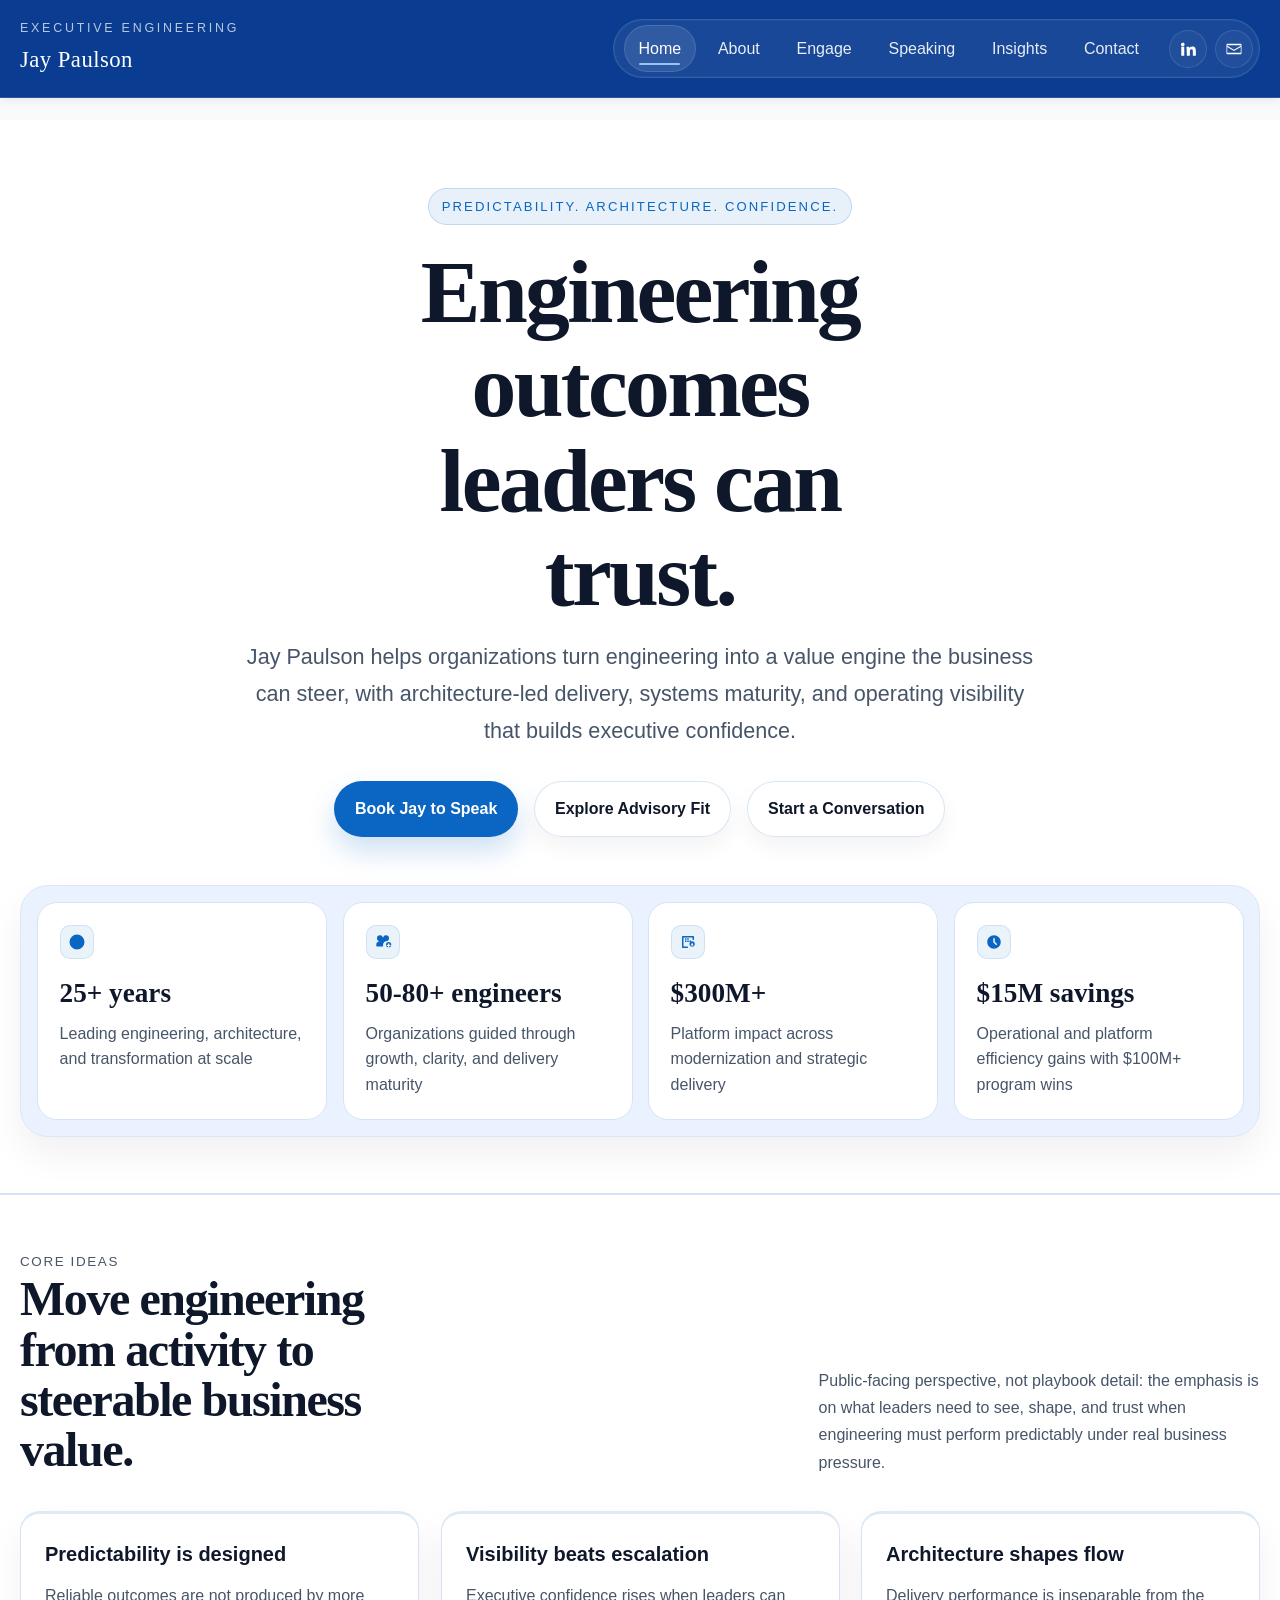
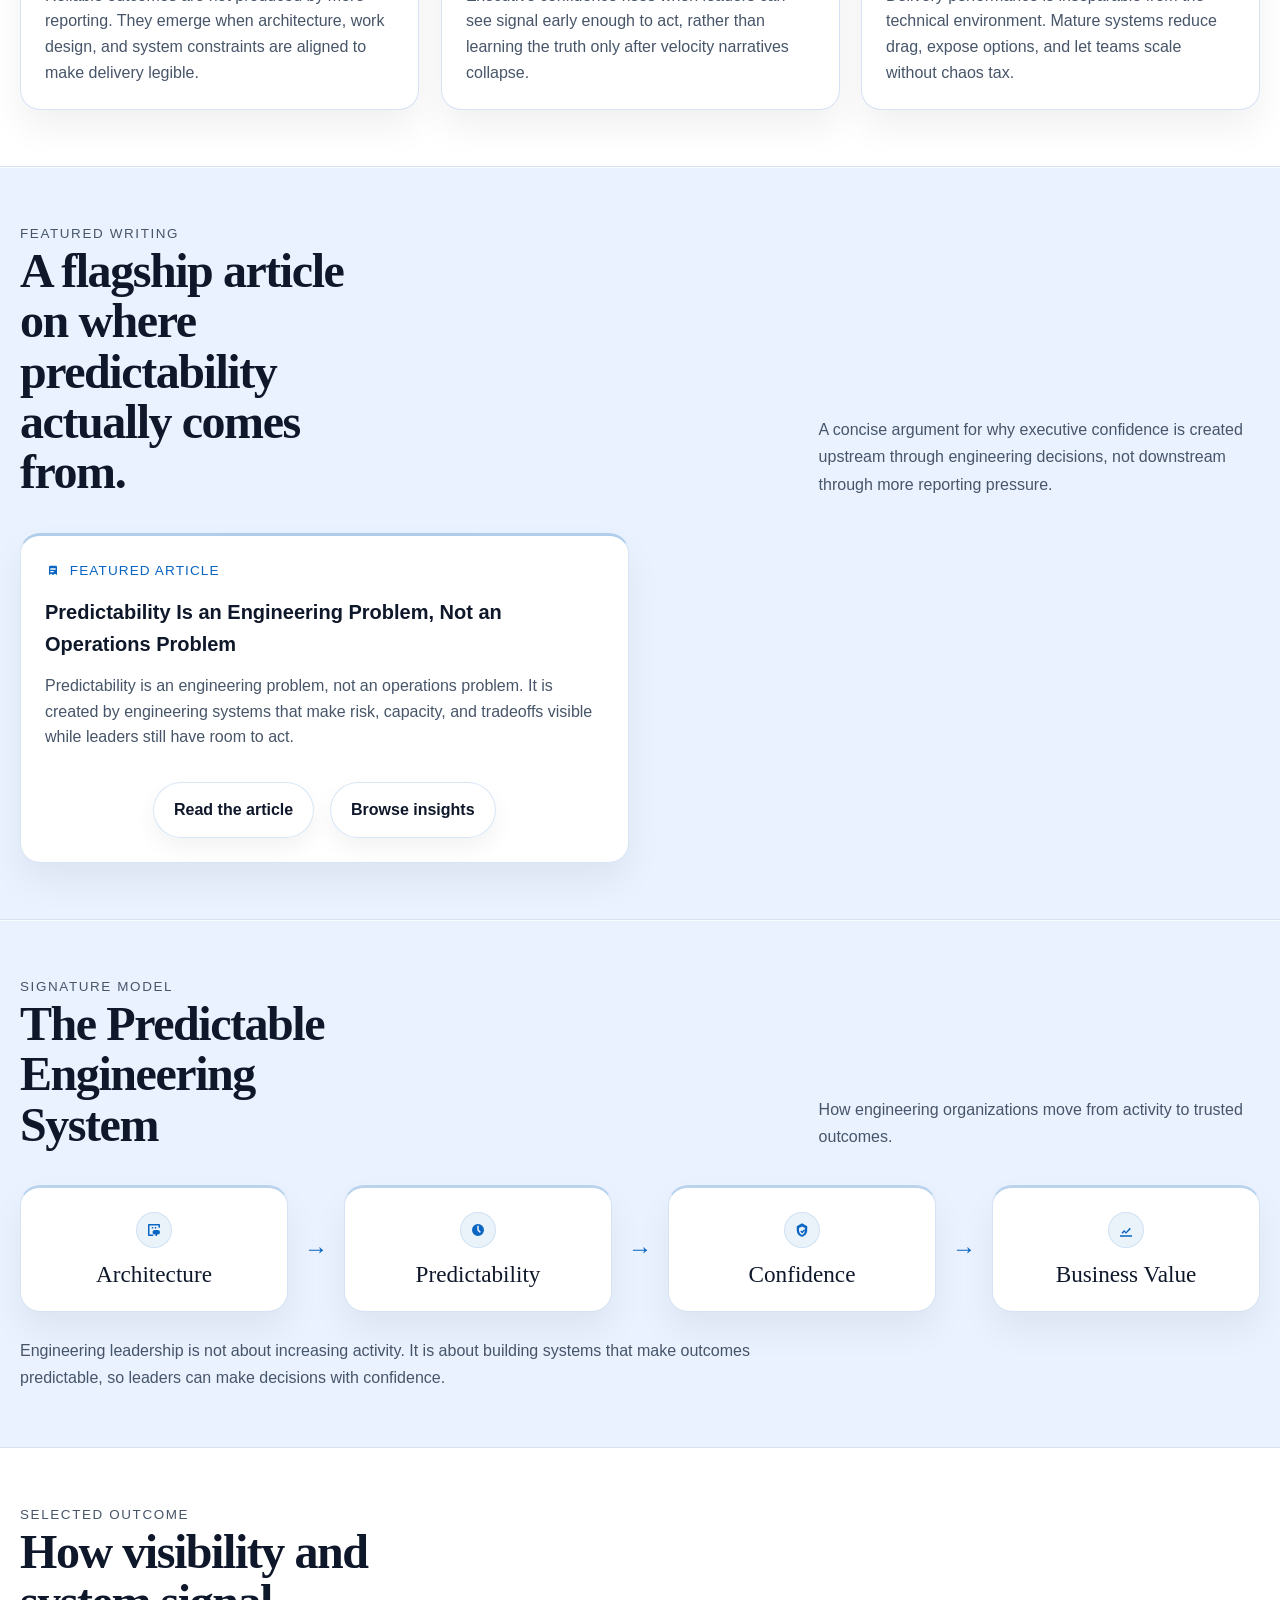
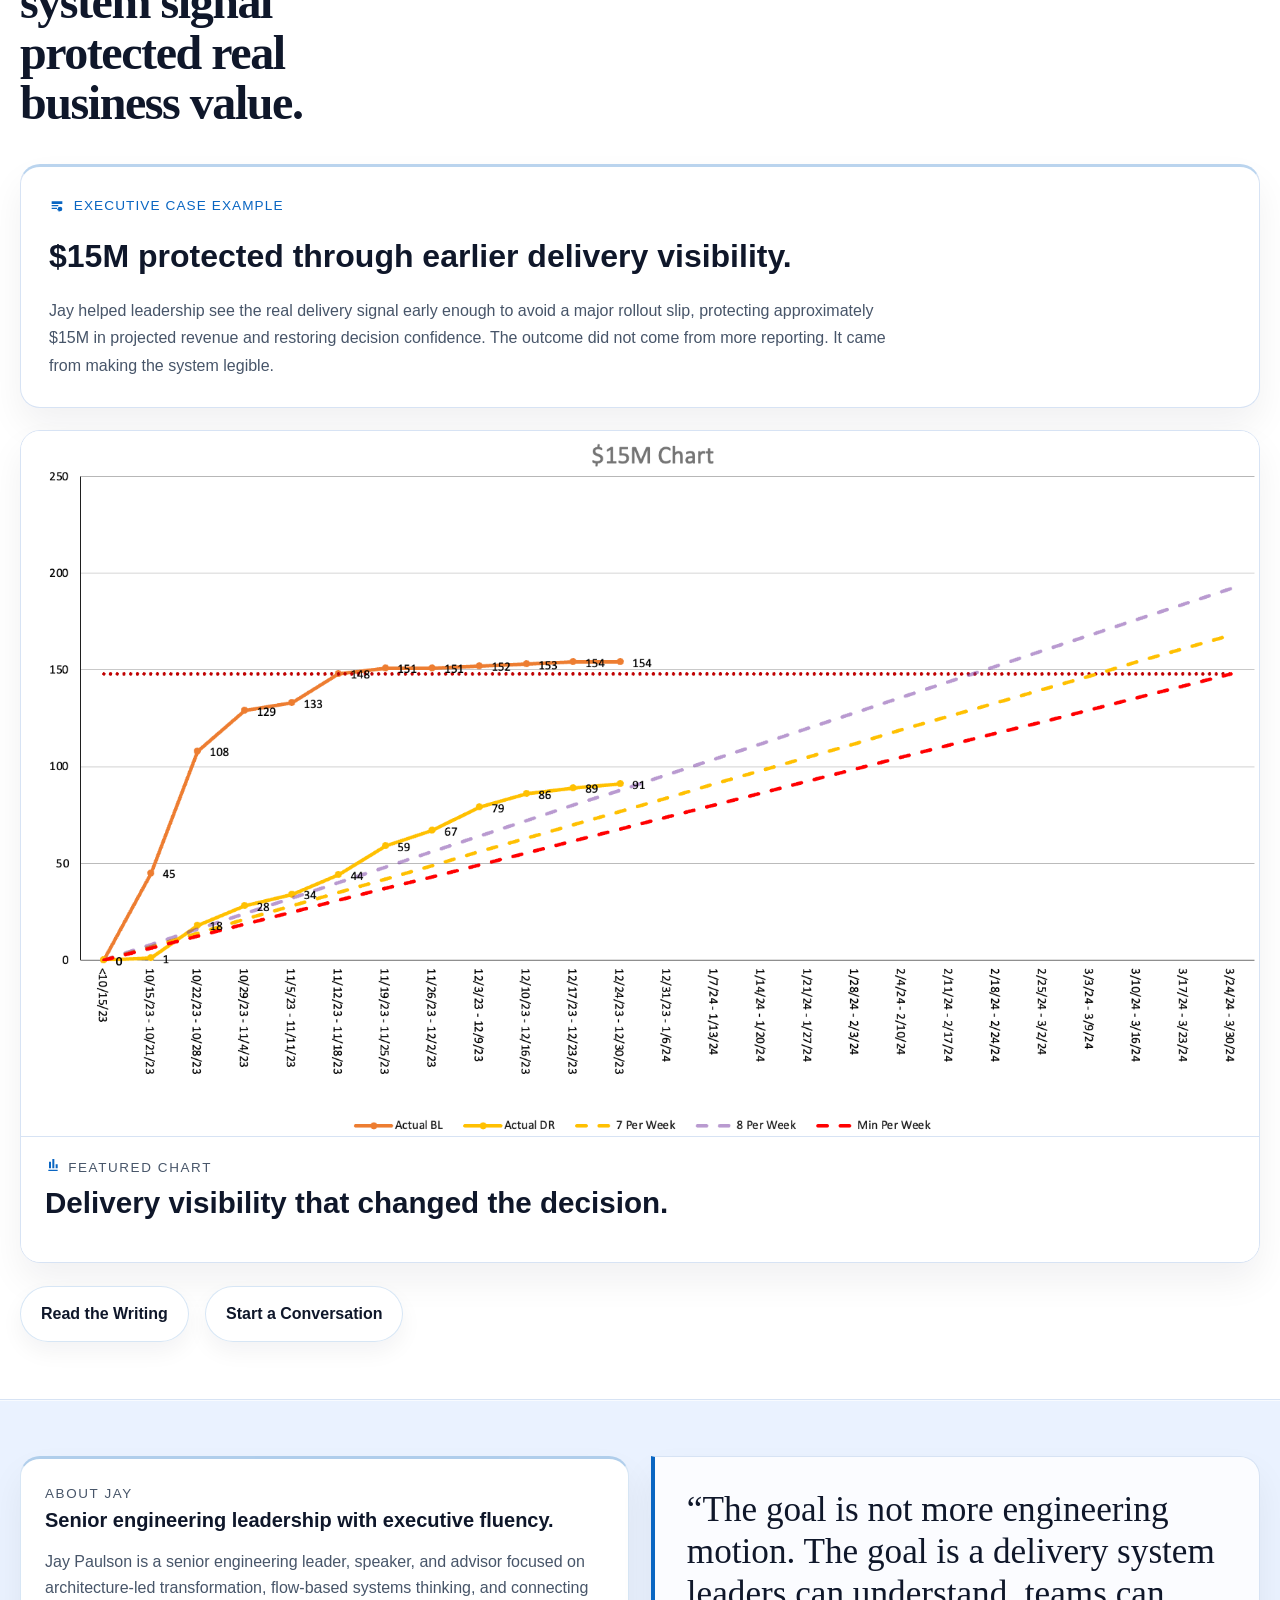
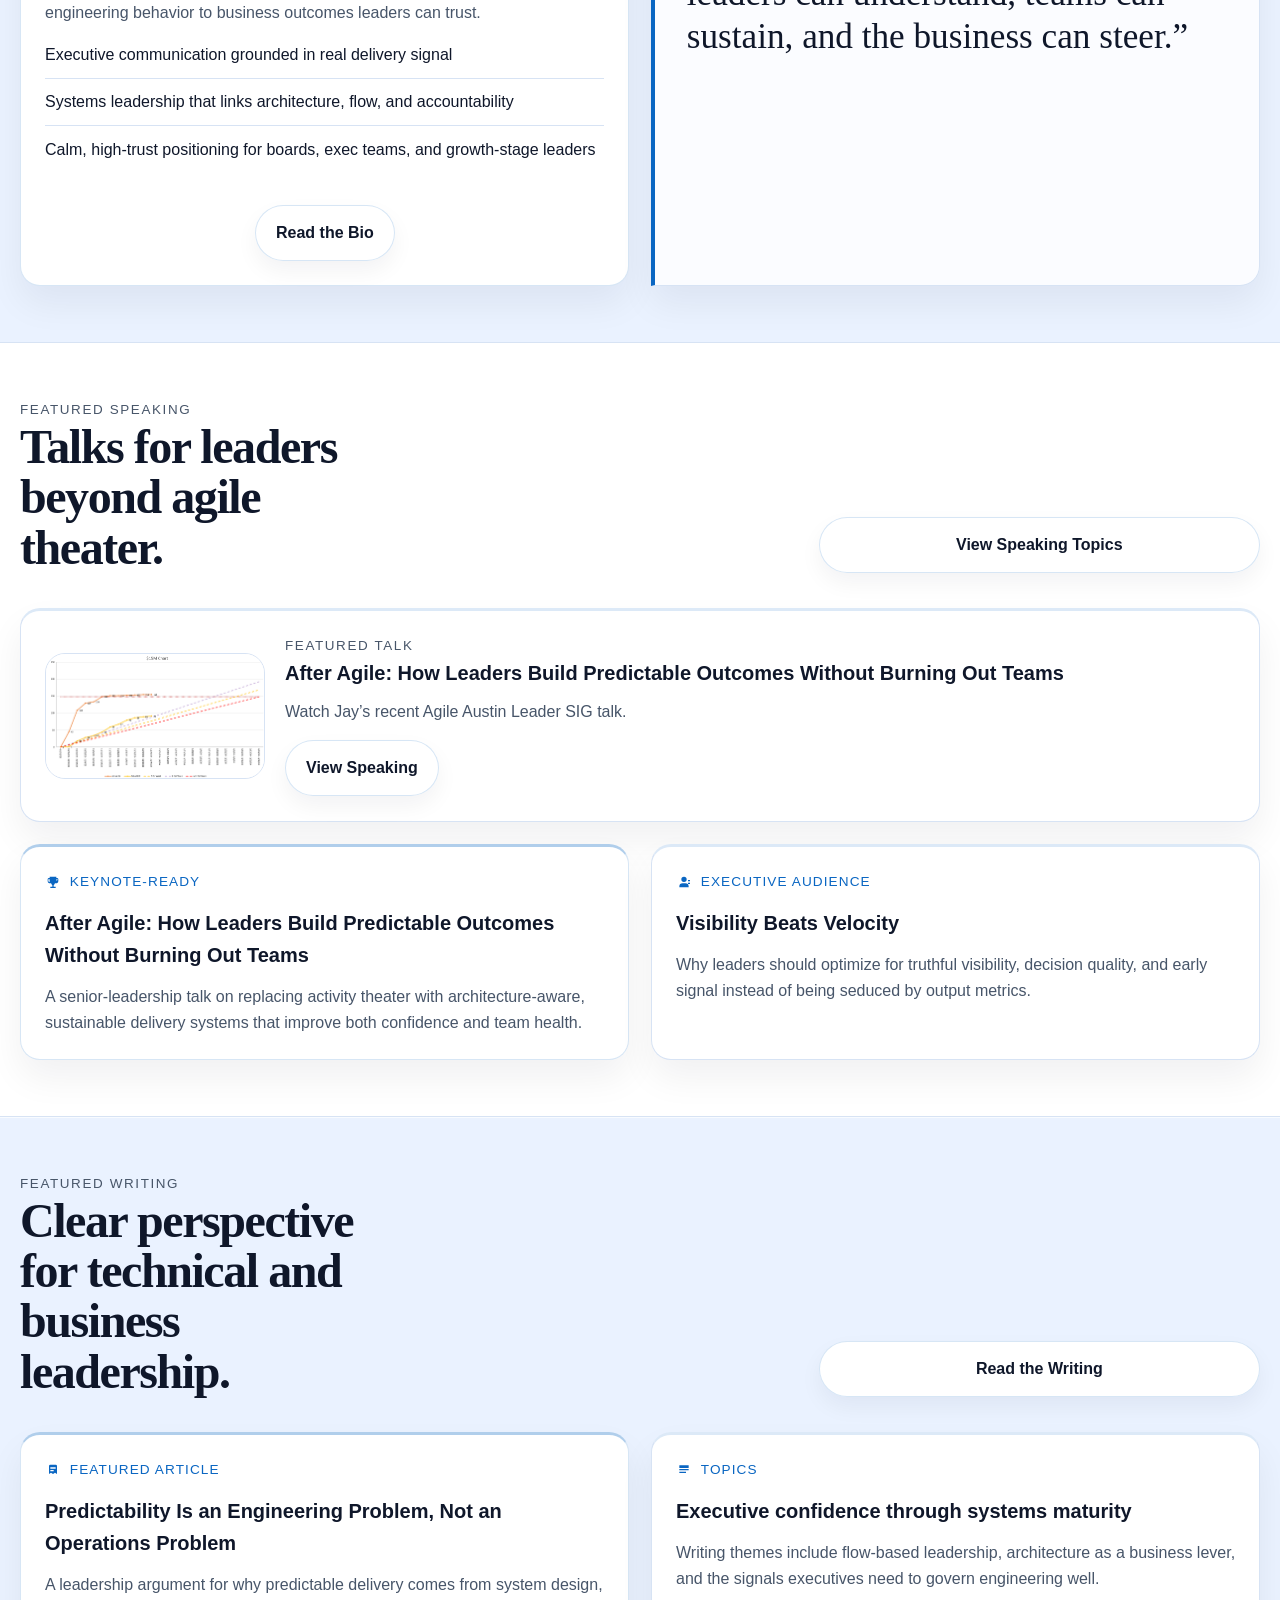
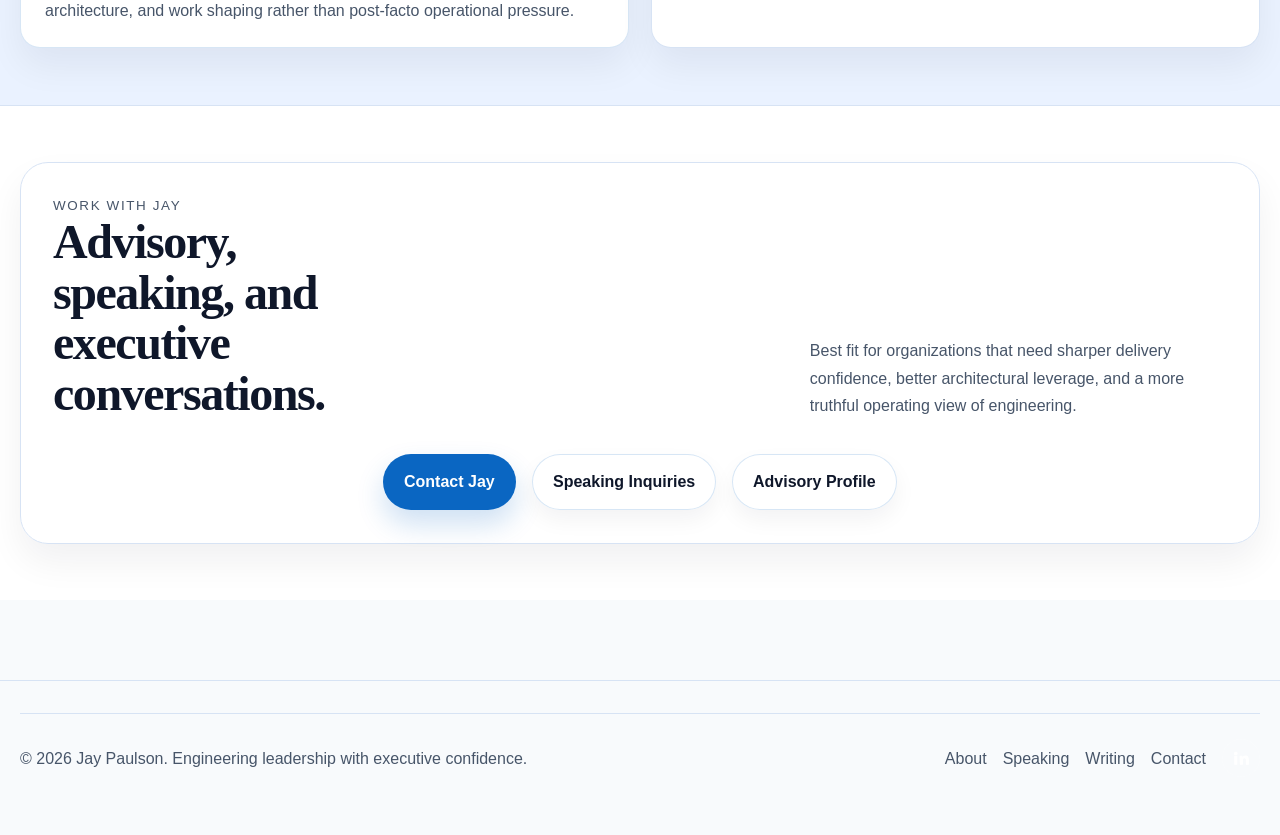
==== commit 87085cd3: "feat: improve seo and internal linking hygiene" ====
--- a/index.html
+++ b/index.html
@@ -4,16 +4,16 @@
     <meta charset="utf-8">
     <meta name="viewport" content="width=device-width, initial-scale=1">
     <title>Jay Paulson | Predictable Engineering Outcomes</title>
-    <meta name="description" content="Jay Paulson helps organizations turn engineering into a value engine the business can steer through architecture-led delivery, systems maturity, and executive-grade predictability.">
+    <meta name="description" content="Jay Paulson helps leaders build predictable engineering outcomes through architecture, visibility, and executive-grade confidence without burning out teams.">
     <link rel="canonical" href="https://jaypaulson.co/">
     <meta property="og:title" content="Jay Paulson | Predictable Engineering Outcomes">
-    <meta property="og:description" content="Senior engineering leader, speaker, and advisor helping organizations build executive confidence through architecture-led delivery and predictable outcomes.">
+    <meta property="og:description" content="Senior engineering leader, speaker, and advisor helping organizations build predictable engineering outcomes through architecture, visibility, and executive confidence.">
     <meta property="og:type" content="website">
     <meta property="og:url" content="https://jaypaulson.co/">
     <meta property="og:site_name" content="Jay Paulson">
     <meta name="twitter:card" content="summary_large_image">
     <meta name="twitter:title" content="Jay Paulson | Predictable Engineering Outcomes">
-    <meta name="twitter:description" content="Perspective on engineering predictability, systems maturity, architecture-led transformation, and executive confidence.">
+    <meta name="twitter:description" content="Perspective on predictable engineering outcomes, architecture, visibility, and executive confidence.">
     <script async src="https://www.googletagmanager.com/gtag/js?id=G-854DFBSPWT"></script>
     <script>
       window.dataLayer = window.dataLayer || [];
@@ -162,10 +162,11 @@
                 <div class="meta"><span class="meta-icon" aria-hidden="true"><svg viewBox="0 0 24 24"><path d="M6 4h10a2 2 0 0 1 2 2v12l-3-2-3 2-3-2-3 2V6a2 2 0 0 1 2-2Zm2 4v2h8V8H8Zm0 4v2h5v-2H8Z"/></svg></span>Featured article</div>
                 <h3>Predictability Is an Engineering Problem, Not an Operations Problem</h3>
                 <p>
-                  Predictable delivery is not created by process theater. It is created by engineering systems that make risk, capacity, and tradeoffs visible while leaders still have room to act.
+                  Predictability is an engineering problem, not an operations problem. It is created by engineering systems that make risk, capacity, and tradeoffs visible while leaders still have room to act.
                 </p>
                 <div class="button-row">
                   <a class="button-secondary" href="./predictability-is-an-engineering-problem-not-an-operations-problem.html">Read the article</a>
+                  <a class="button-secondary" href="./writing.html">Browse insights</a>
                 </div>
               </article>
             </div>
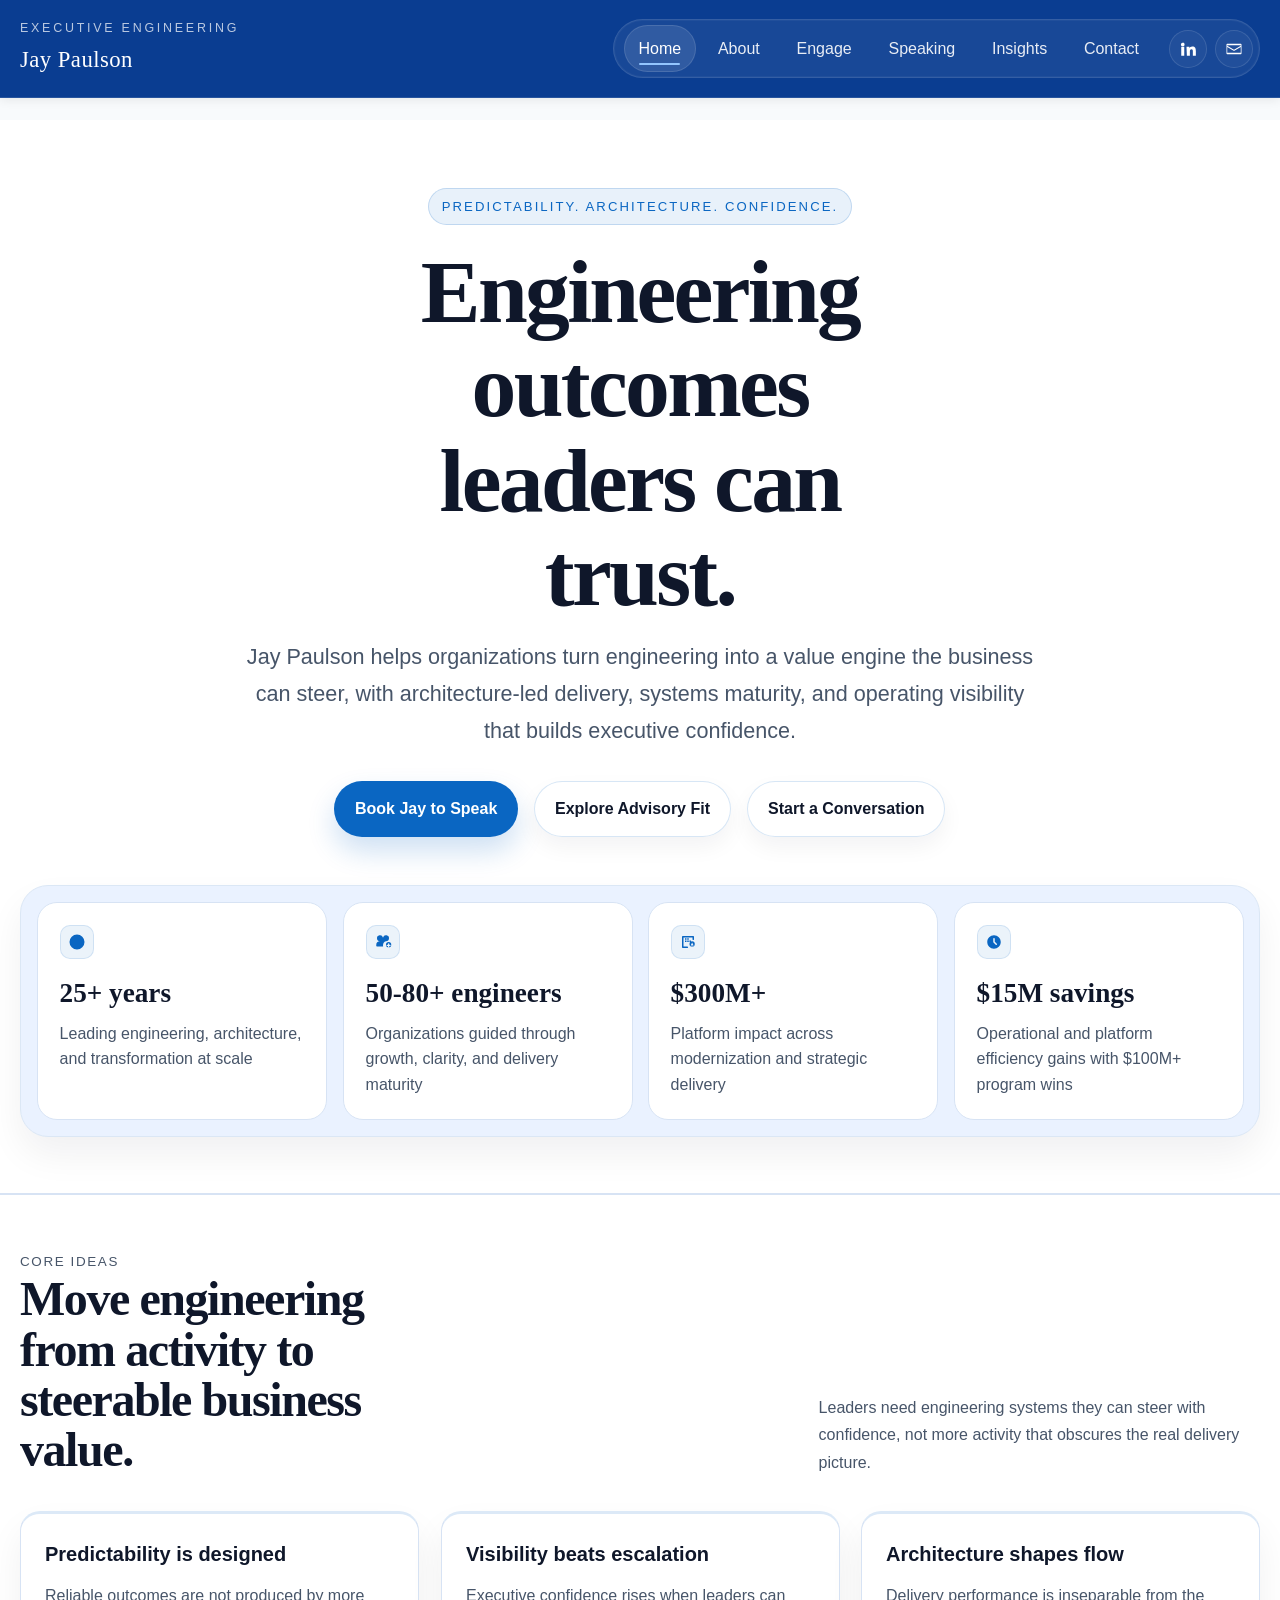
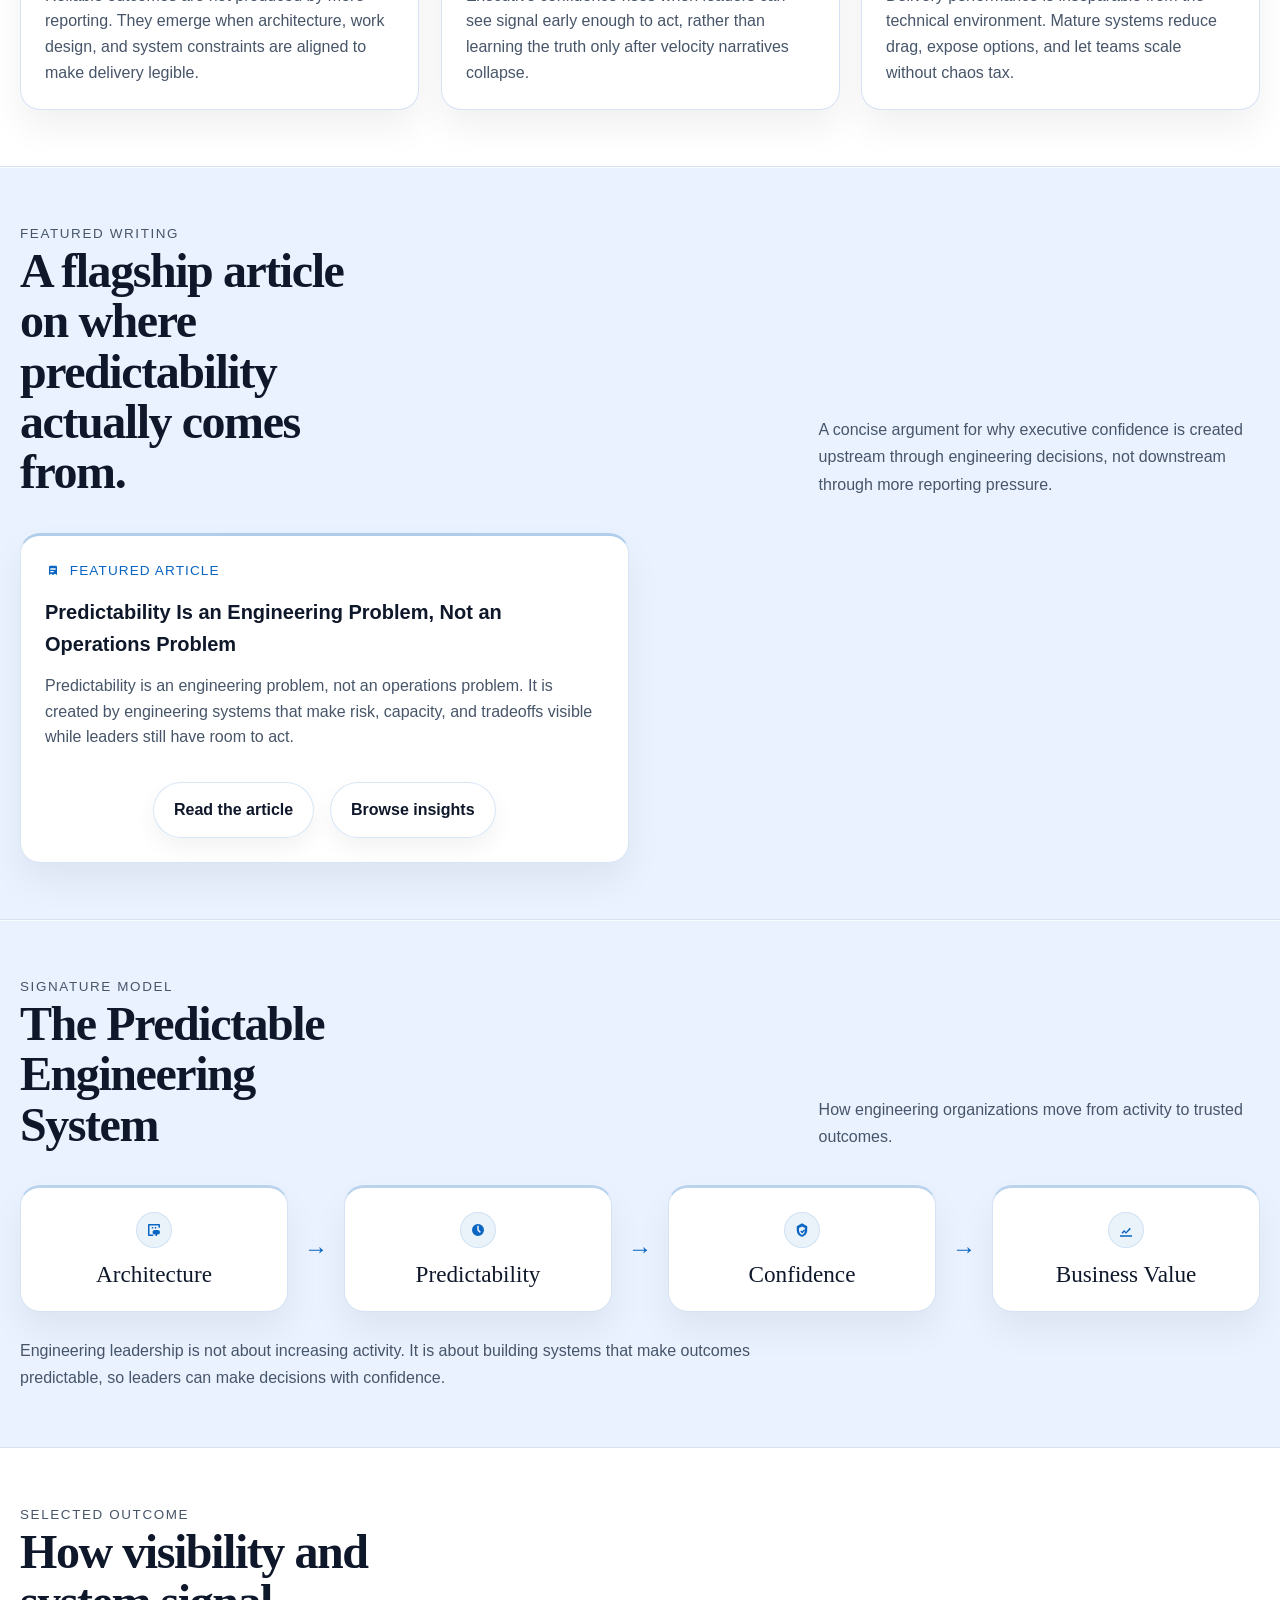
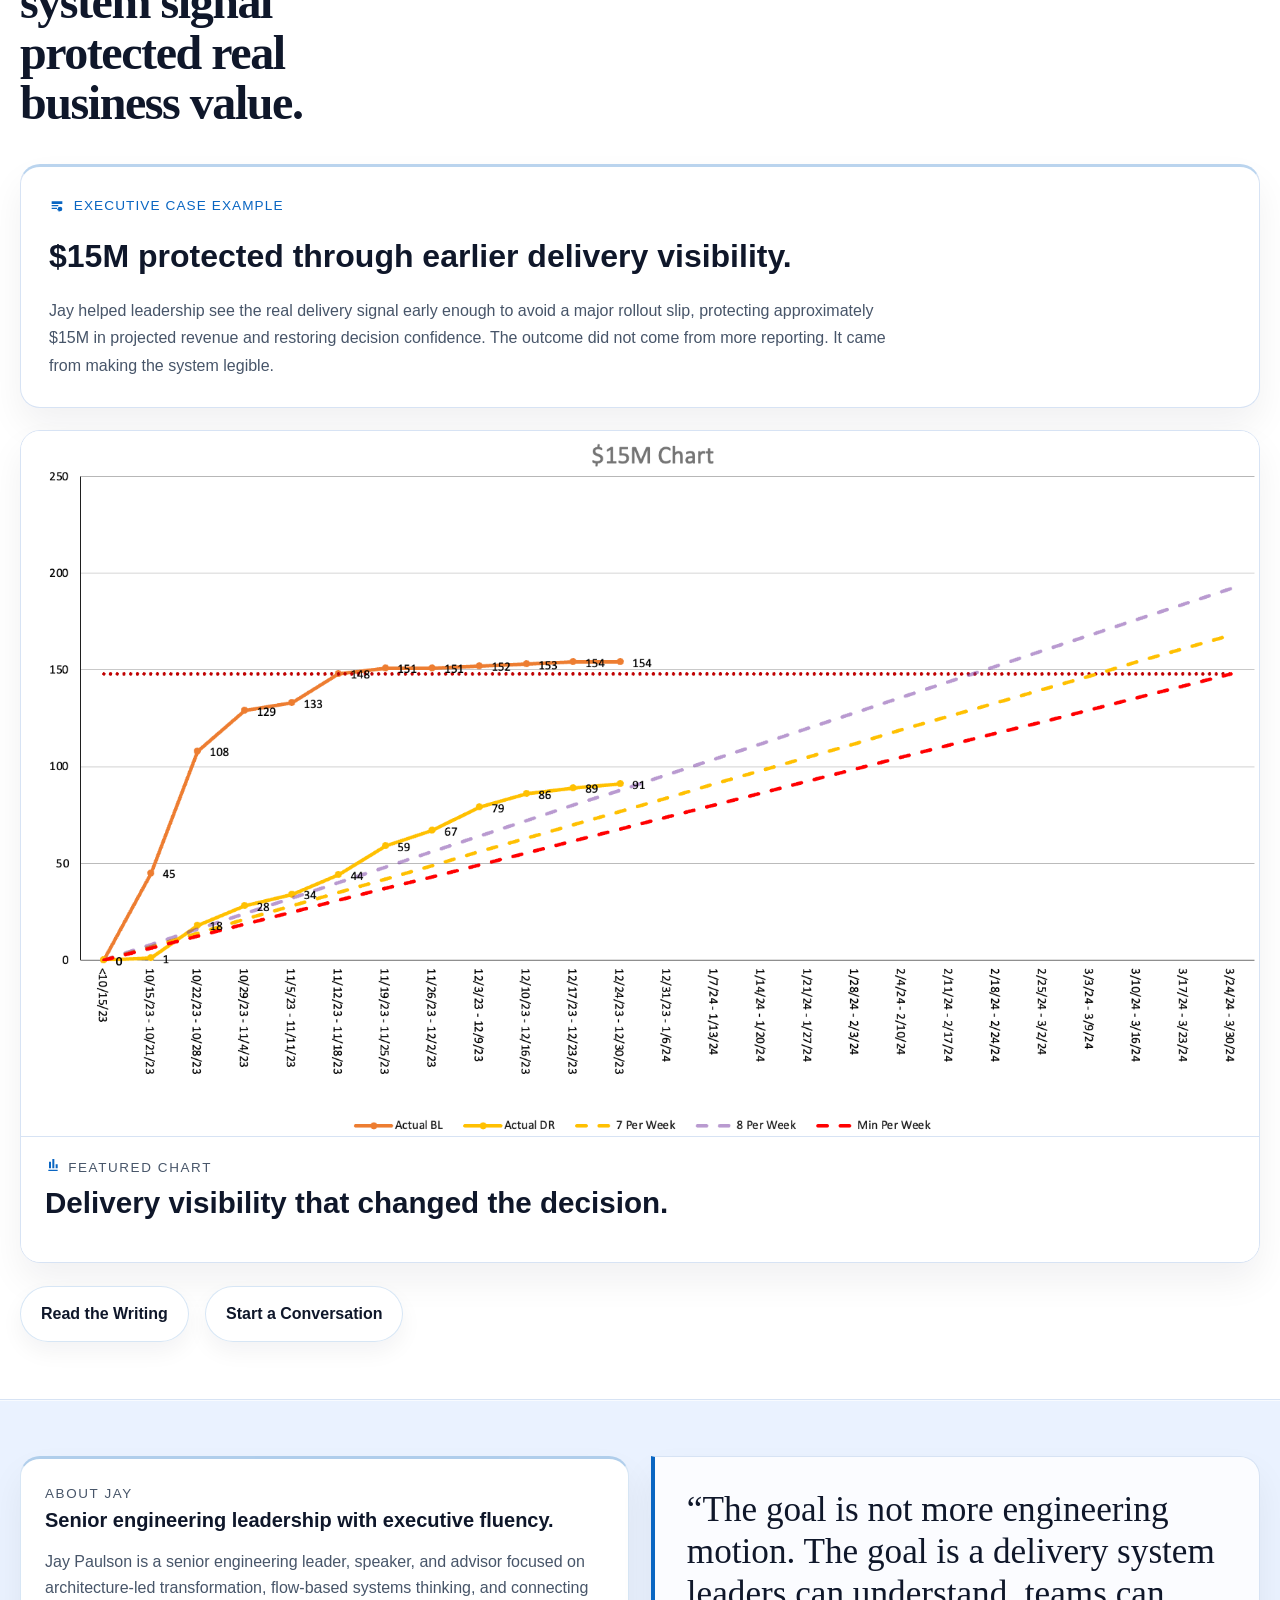
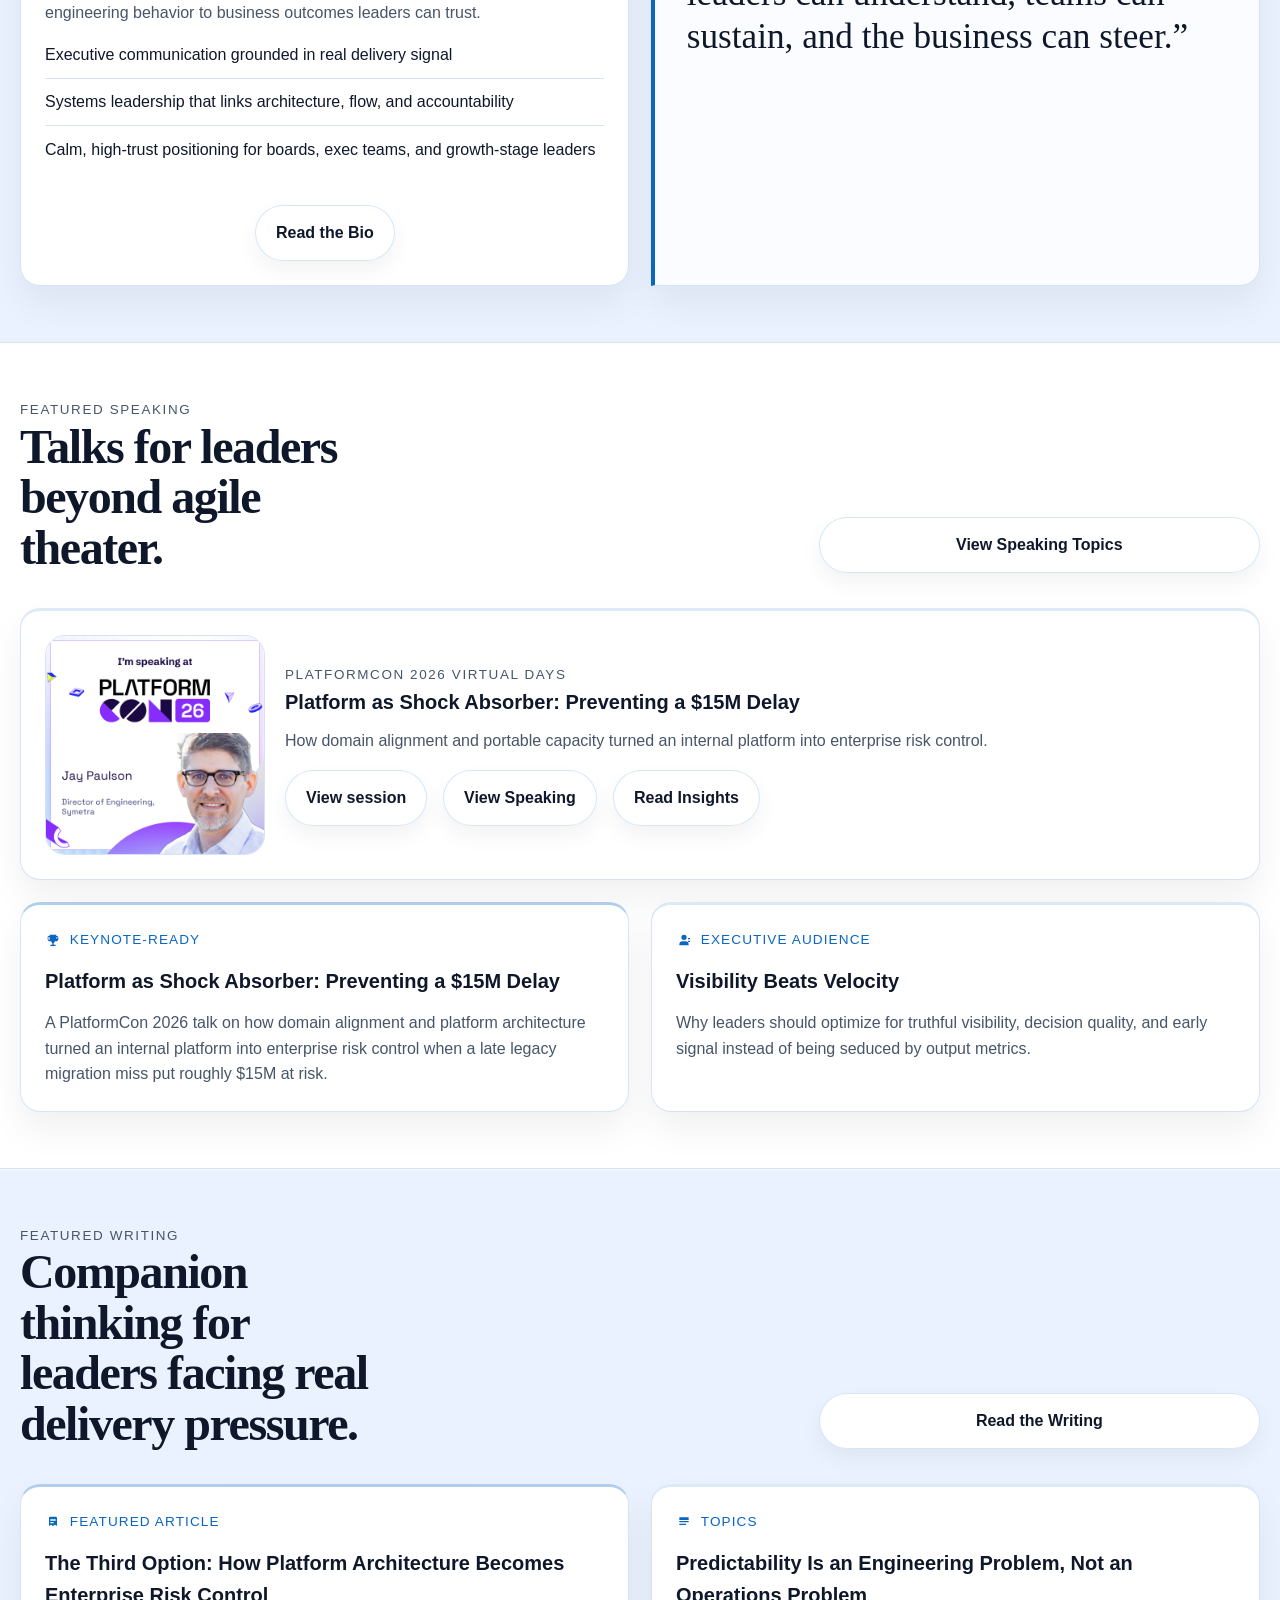
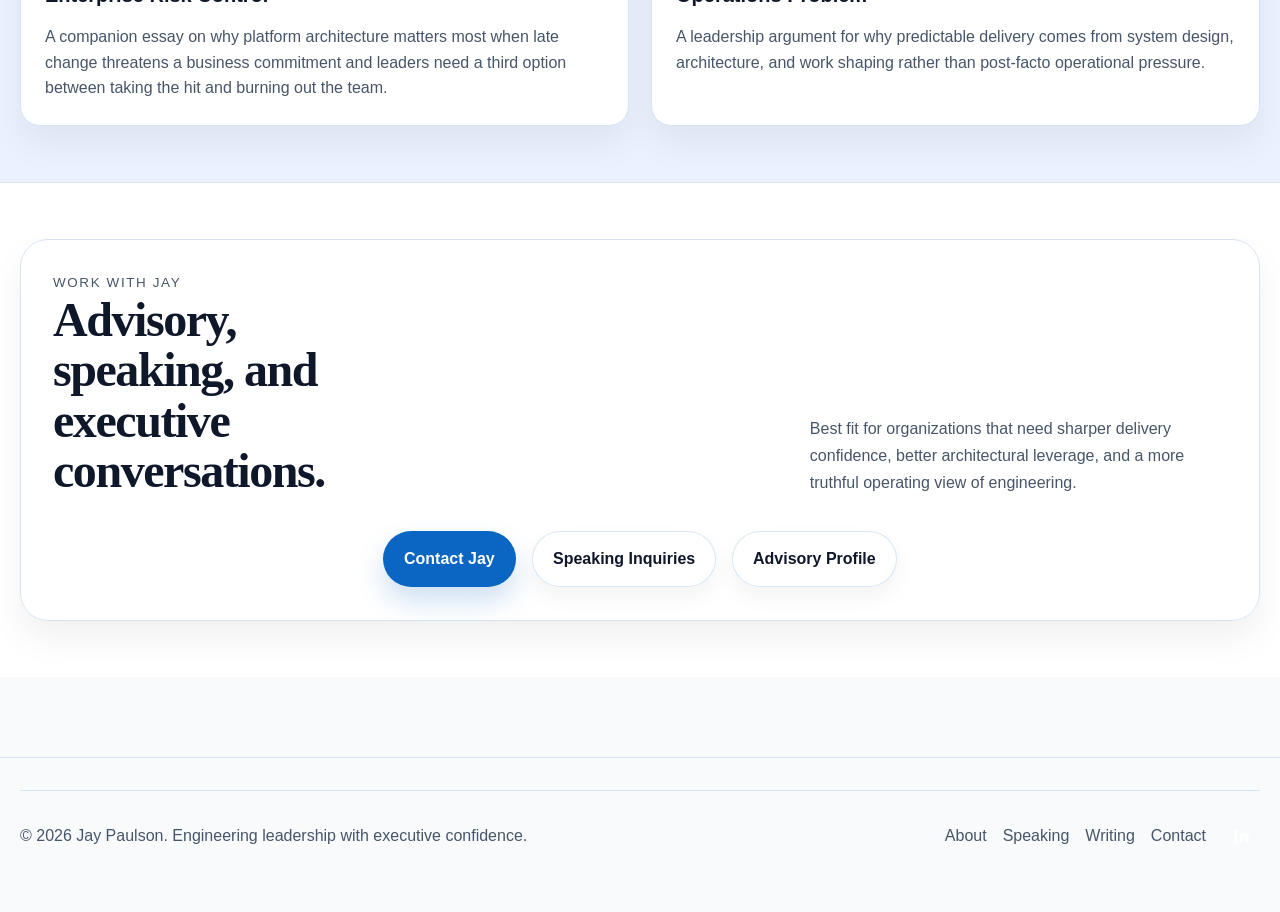
==== commit bd576980: "feat: add PlatformCon 2026 talk and companion article" ====
--- a/index.html
+++ b/index.html
@@ -20,6 +20,29 @@
       function gtag() { dataLayer.push(arguments); }
       gtag('js', new Date());
       gtag('config', 'G-854DFBSPWT');
+    </script>
+    <script type="application/ld+json">
+      {
+        "@context": "https://schema.org",
+        "@graph": [
+          {
+            "@type": "Person",
+            "name": "Jay Paulson",
+            "url": "https://jaypaulson.co/",
+            "sameAs": [
+              "https://www.linkedin.com/in/paulsjv"
+            ],
+            "jobTitle": "Senior Engineering Leader, Speaker, and Advisor",
+            "description": "Jay Paulson is focused on engineering predictability, architecture-led delivery, systems maturity, and executive confidence."
+          },
+          {
+            "@type": "WebSite",
+            "name": "Jay Paulson",
+            "url": "https://jaypaulson.co/",
+            "description": "Executive thought leadership on predictable engineering outcomes, architecture, visibility, and systems maturity."
+          }
+        ]
+      }
     </script>
     <link rel="manifest" href="./site.webmanifest">
     <link rel="stylesheet" href="./styles.css">
@@ -120,7 +143,7 @@
                 <h2>Move engineering from activity to steerable business value.</h2>
               </div>
               <p>
-                Public-facing perspective, not playbook detail: the emphasis is on what leaders need to see, shape, and trust when engineering must perform predictably under real business pressure.
+                Leaders need engineering systems they can steer with confidence, not more activity that obscures the real delivery picture.
               </p>
             </div>
             <div class="grid-3">
@@ -274,23 +297,25 @@
             </div>
             <article class="speaking-teaser card">
               <div class="speaking-teaser-media" aria-hidden="true">
-                <img src="./images/15M-chart.png" alt="">
+                <img src="./images/PlatformCon-2026-Jay-Paulson.jpg" alt="">
               </div>
               <div class="speaking-teaser-copy">
-                <p class="kicker">Featured Talk</p>
-                <h3>After Agile: How Leaders Build Predictable Outcomes Without Burning Out Teams</h3>
-                <p>Watch Jay’s recent Agile Austin Leader SIG talk.</p>
+                <p class="kicker">PlatformCon 2026 Virtual Days</p>
+                <h3>Platform as Shock Absorber: Preventing a $15M Delay</h3>
+                <p>How domain alignment and portable capacity turned an internal platform into enterprise risk control.</p>
                 <div class="button-row">
+                  <a class="button-secondary" href="https://platformcon.com/sessions/platform-as-shock-absorber-preventing-a-15m-delay" target="_blank" rel="noopener noreferrer">View session</a>
                   <a class="button-secondary" href="./speaking.html">View Speaking</a>
+                  <a class="button-secondary" href="./the-third-option-how-platform-architecture-becomes-enterprise-risk-control.html">Read Insights</a>
                 </div>
               </div>
             </article>
             <div class="talk-list">
               <article class="talk-card featured">
                 <div class="meta"><span class="meta-icon" aria-hidden="true"><svg viewBox="0 0 24 24"><path d="M7 4h10v2h1a2 2 0 0 1 2 2v2a4 4 0 0 1-4 4h-1.1A4.99 4.99 0 0 1 13 16.9V19h3v2H8v-2h3v-2.1A4.99 4.99 0 0 1 9.1 14H8a4 4 0 0 1-4-4V8a2 2 0 0 1 2-2h1V4Zm10 4v2a2 2 0 0 0 2-2V8h-2ZM7 8H5v2a2 2 0 0 0 2 2V8Z"/></svg></span>Keynote-ready</div>
-                <h3>After Agile: How Leaders Build Predictable Outcomes Without Burning Out Teams</h3>
-                <p>
-                  A senior-leadership talk on replacing activity theater with architecture-aware, sustainable delivery systems that improve both confidence and team health.
+                <h3>Platform as Shock Absorber: Preventing a $15M Delay</h3>
+                <p>
+                  A PlatformCon 2026 talk on how domain alignment and platform architecture turned an internal platform into enterprise risk control when a late legacy migration miss put roughly $15M at risk.
                 </p>
               </article>
               <article class="talk-card">
@@ -309,23 +334,23 @@
             <div class="section-header">
               <div>
                 <p class="kicker">Featured Writing</p>
-                <h2>Clear perspective for technical and business leadership.</h2>
+                <h2>Companion thinking for leaders facing real delivery pressure.</h2>
               </div>
               <a class="button-secondary" href="./writing.html">Read the Writing</a>
             </div>
             <div class="article-list">
               <article class="article-card featured">
                 <div class="meta"><span class="meta-icon" aria-hidden="true"><svg viewBox="0 0 24 24"><path d="M6 4h10a2 2 0 0 1 2 2v12l-3-2-3 2-3-2-3 2V6a2 2 0 0 1 2-2Zm2 4v2h8V8H8Zm0 4v2h5v-2H8Z"/></svg></span>Featured article</div>
-                <h3>Predictability Is an Engineering Problem, Not an Operations Problem</h3>
-                <p>
-                  A leadership argument for why predictable delivery comes from system design, architecture, and work shaping rather than post-facto operational pressure.
+                <h3><a href="./the-third-option-how-platform-architecture-becomes-enterprise-risk-control.html">The Third Option: How Platform Architecture Becomes Enterprise Risk Control</a></h3>
+                <p>
+                  A companion essay on why platform architecture matters most when late change threatens a business commitment and leaders need a third option between taking the hit and burning out the team.
                 </p>
               </article>
               <article class="article-card">
                 <div class="meta"><span class="meta-icon" aria-hidden="true"><svg viewBox="0 0 24 24"><path d="M5 5h14v4H5V5Zm0 5.5h14v2H5v-2Zm0 4h10v2H5v-2Z"/></svg></span>Topics</div>
-                <h3>Executive confidence through systems maturity</h3>
-                <p>
-                  Writing themes include flow-based leadership, architecture as a business lever, and the signals executives need to govern engineering well.
+                <h3><a href="./predictability-is-an-engineering-problem-not-an-operations-problem.html">Predictability Is an Engineering Problem, Not an Operations Problem</a></h3>
+                <p>
+                  A leadership argument for why predictable delivery comes from system design, architecture, and work shaping rather than post-facto operational pressure.
                 </p>
               </article>
             </div>
--- a/styles.css
+++ b/styles.css
@@ -716,14 +716,30 @@
 
 .talk-badge {
   display: flex;
+  align-items: center;
   justify-content: center;
-  padding: 0.5rem 0 1.25rem;
+  min-height: 220px;
+  padding: 0.75rem 0 1.25rem;
 }
 
 .talk-badge img {
-  width: min(100%, 260px);
+  width: 100%;
+  max-width: 260px;
+  max-height: 220px;
   height: auto;
   display: block;
+  object-fit: contain;
+  object-position: center;
+}
+
+@media (max-width: 960px) {
+  .talk-badge {
+    min-height: 200px;
+  }
+
+  .talk-badge img {
+    max-height: 200px;
+  }
 }
 
 .talk-proof-copy h3 {
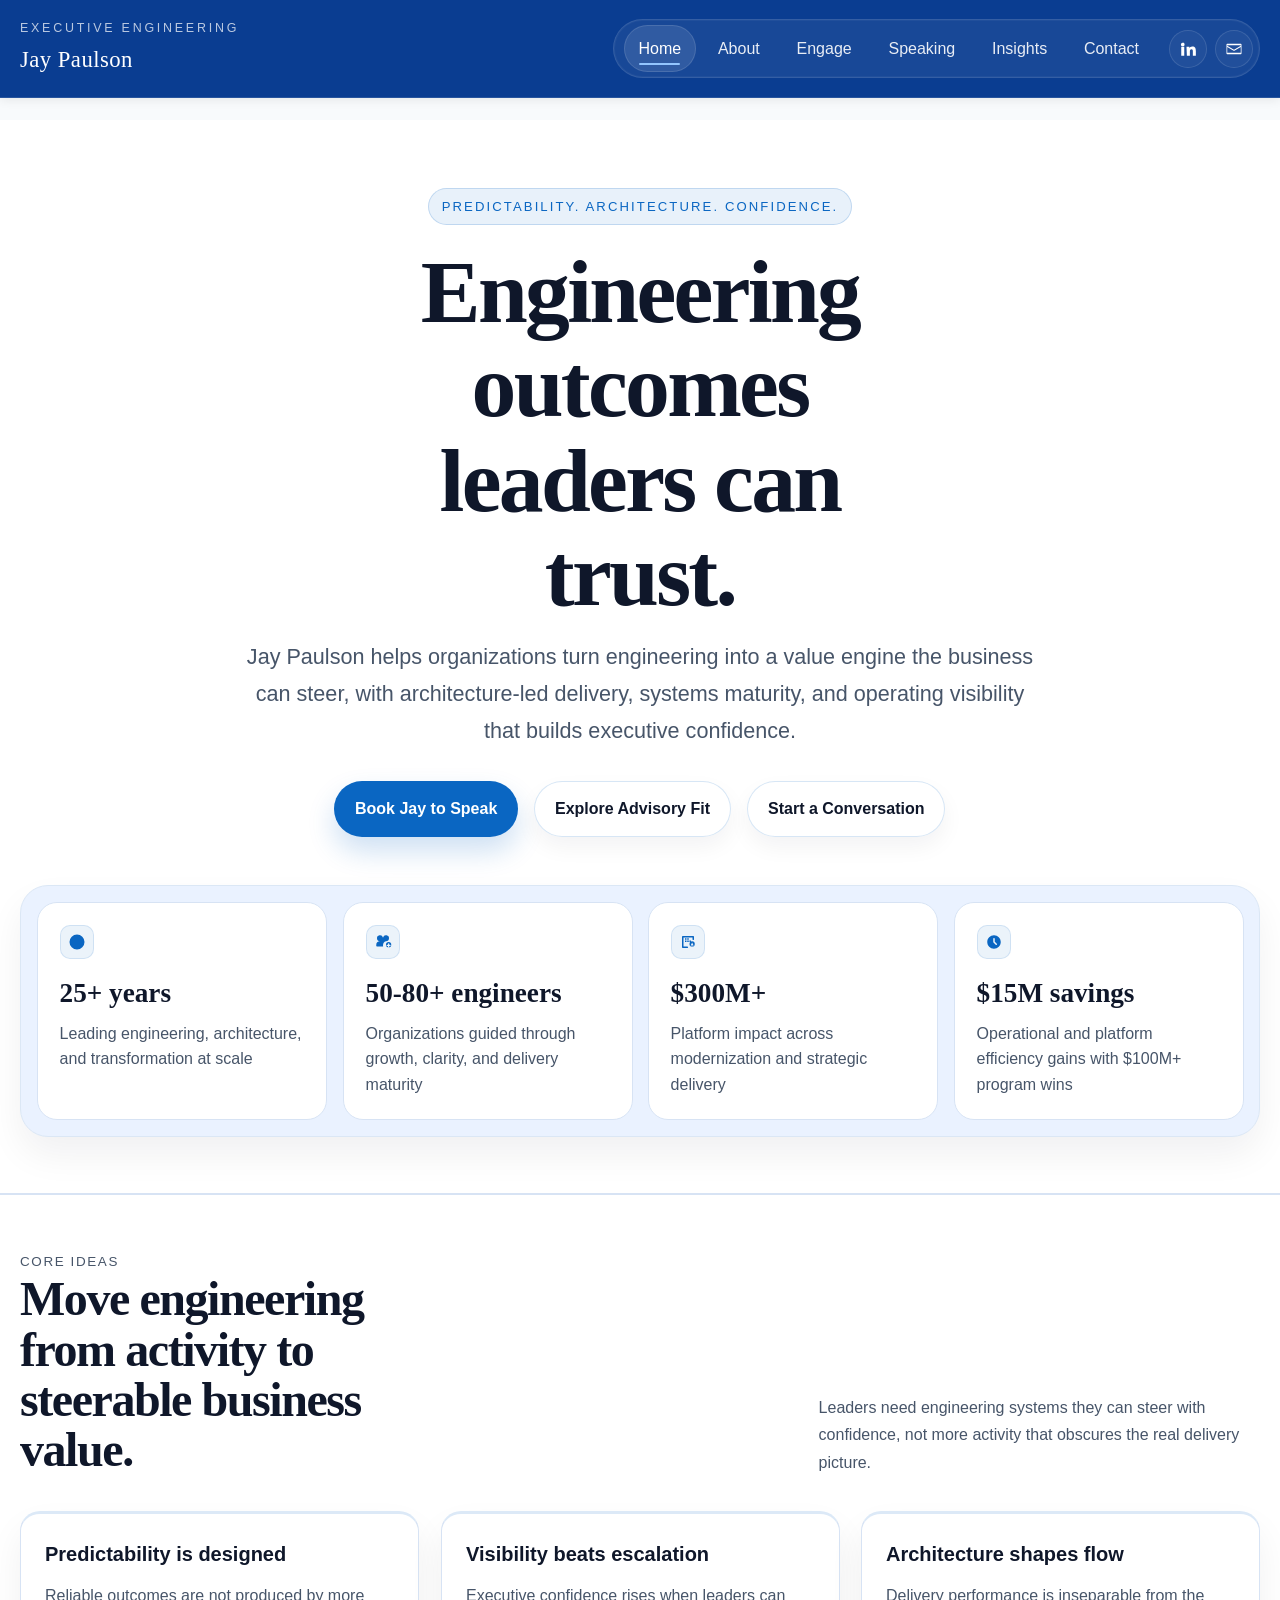
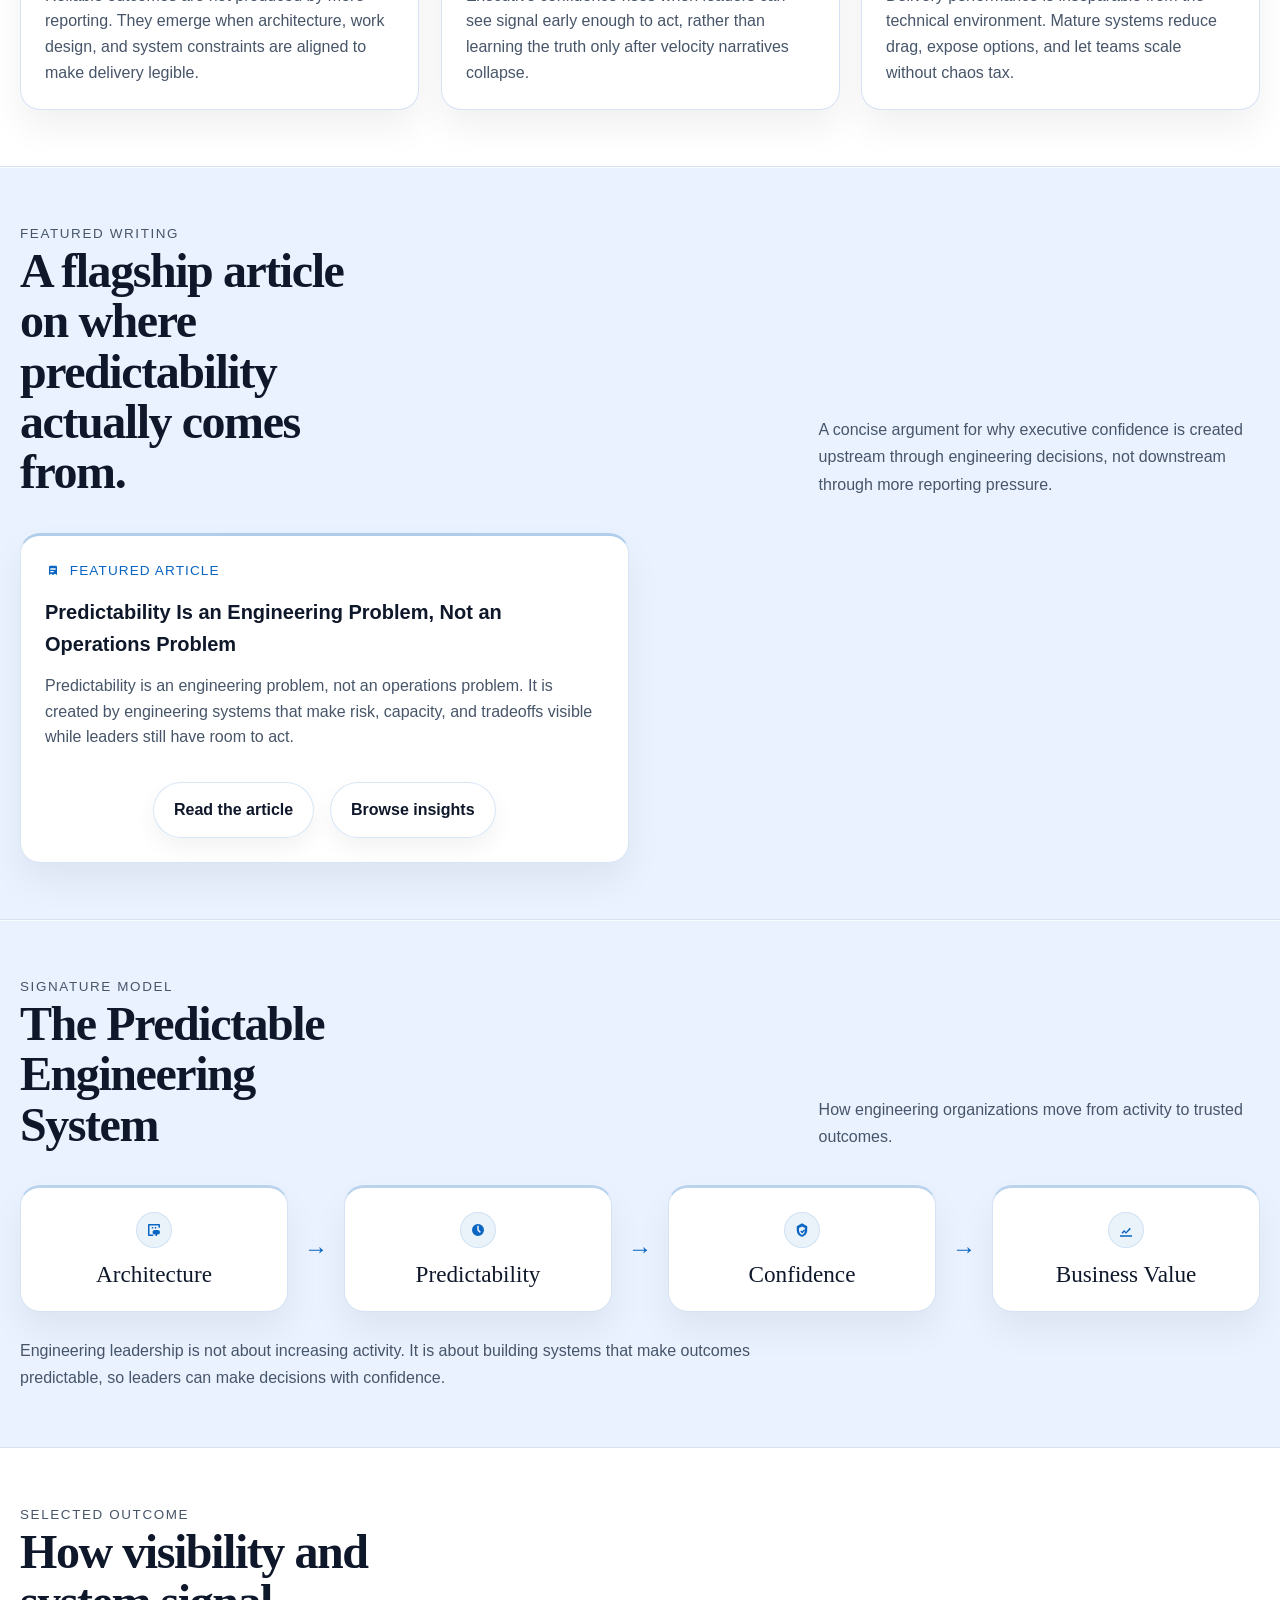
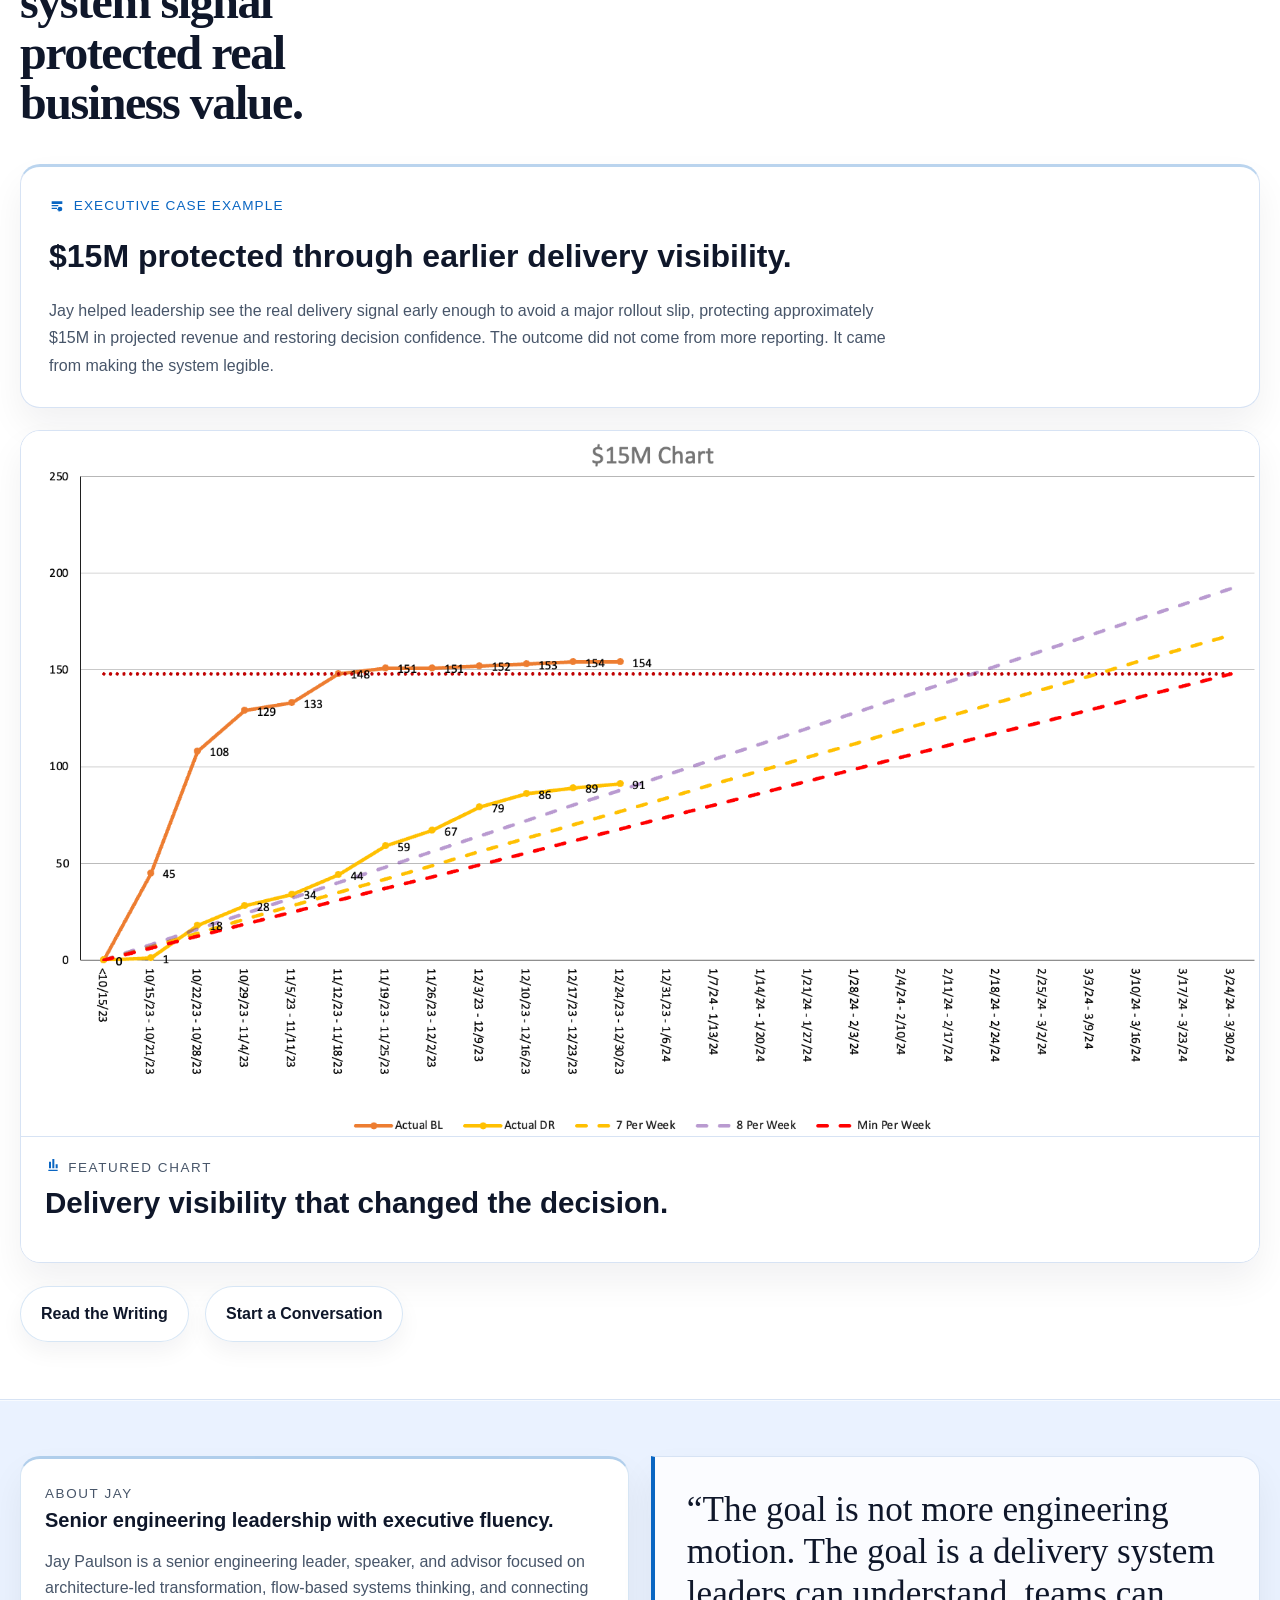
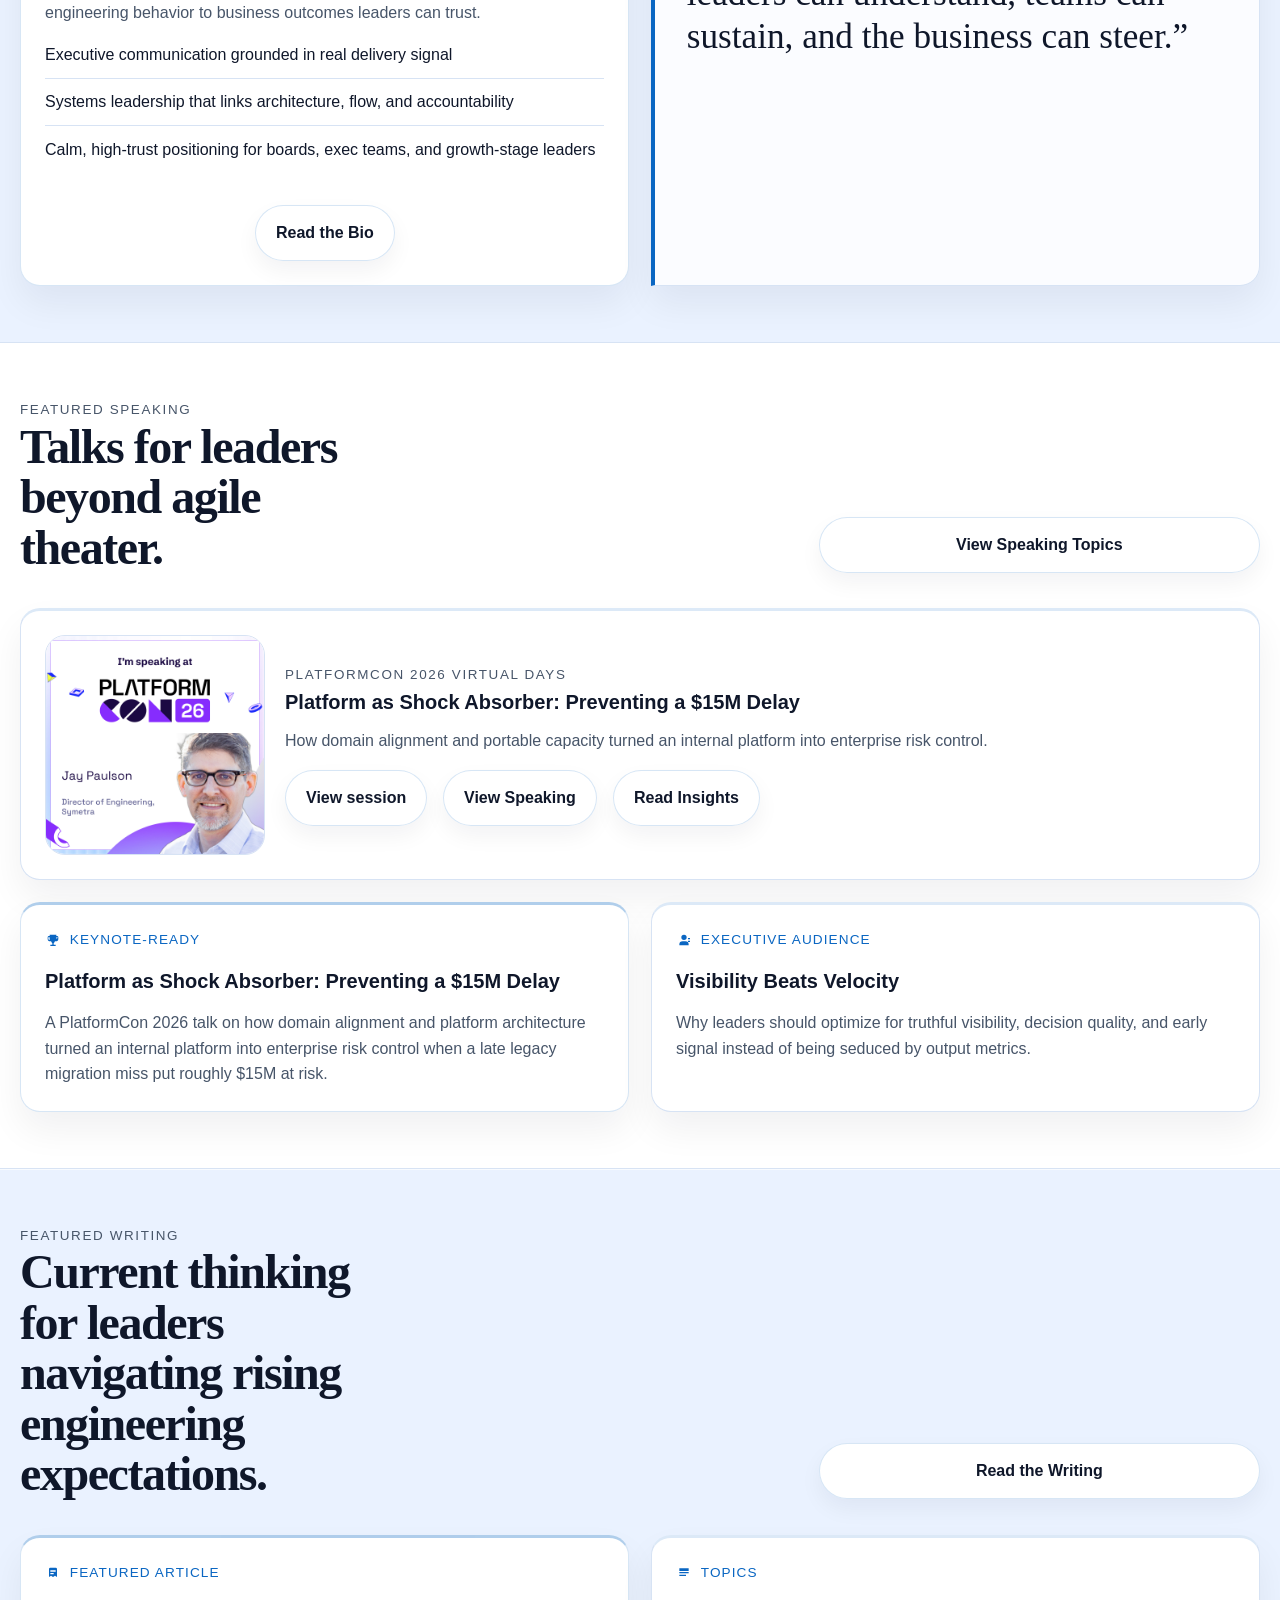
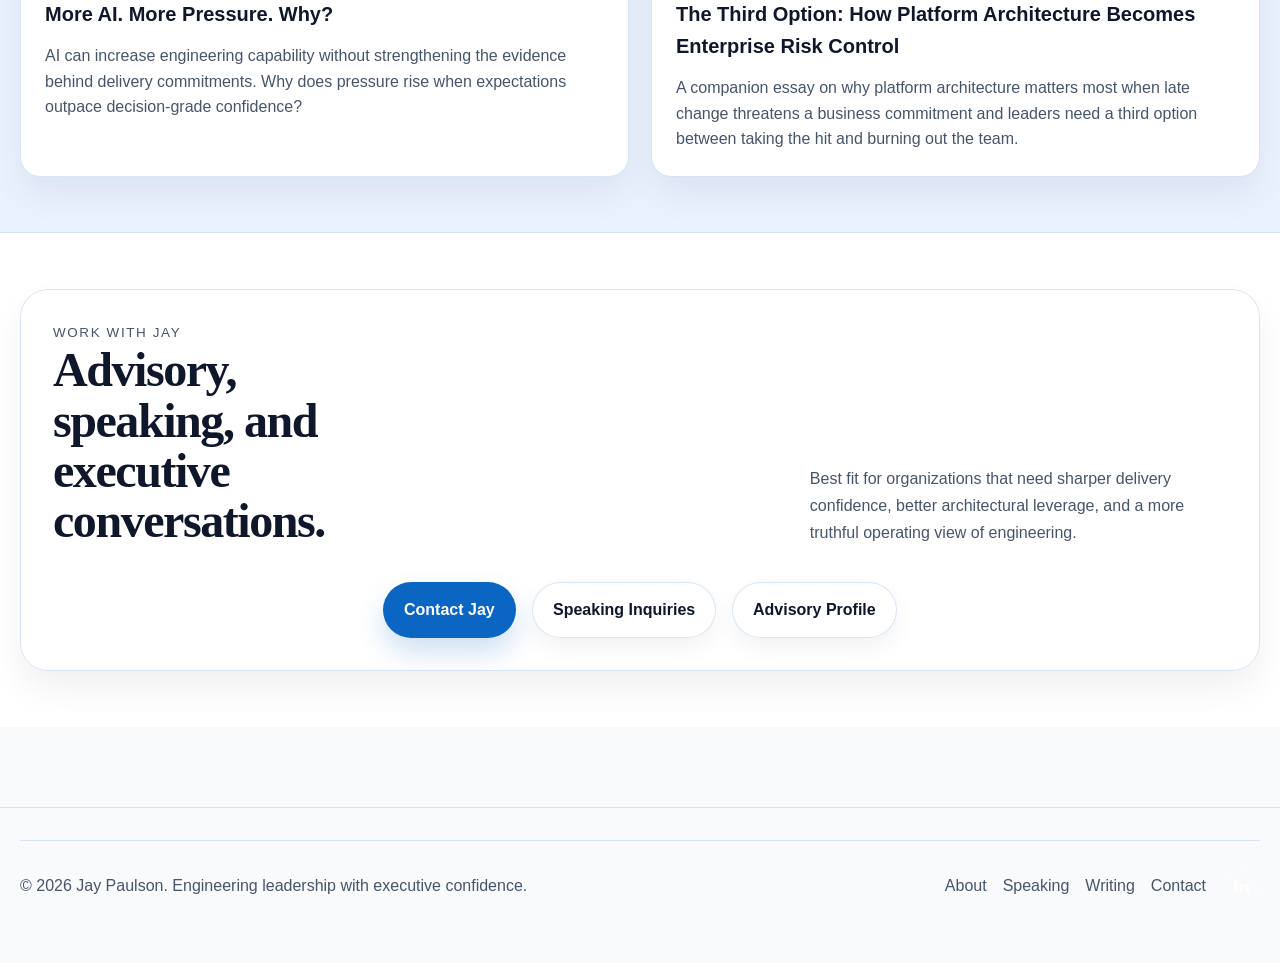
==== commit 1097ee6d: "Publish More AI article and add article cover images" ====
--- a/index.html
+++ b/index.html
@@ -334,23 +334,23 @@
             <div class="section-header">
               <div>
                 <p class="kicker">Featured Writing</p>
-                <h2>Companion thinking for leaders facing real delivery pressure.</h2>
+                <h2>Current thinking for leaders navigating rising engineering expectations.</h2>
               </div>
               <a class="button-secondary" href="./writing.html">Read the Writing</a>
             </div>
             <div class="article-list">
               <article class="article-card featured">
                 <div class="meta"><span class="meta-icon" aria-hidden="true"><svg viewBox="0 0 24 24"><path d="M6 4h10a2 2 0 0 1 2 2v12l-3-2-3 2-3-2-3 2V6a2 2 0 0 1 2-2Zm2 4v2h8V8H8Zm0 4v2h5v-2H8Z"/></svg></span>Featured article</div>
-                <h3><a href="./the-third-option-how-platform-architecture-becomes-enterprise-risk-control.html">The Third Option: How Platform Architecture Becomes Enterprise Risk Control</a></h3>
-                <p>
-                  A companion essay on why platform architecture matters most when late change threatens a business commitment and leaders need a third option between taking the hit and burning out the team.
+                <h3><a href="./more-ai-more-pressure-why.html">More AI. More Pressure. Why?</a></h3>
+                <p>
+                  AI can increase engineering capability without strengthening the evidence behind delivery commitments. Why does pressure rise when expectations outpace decision-grade confidence?
                 </p>
               </article>
               <article class="article-card">
                 <div class="meta"><span class="meta-icon" aria-hidden="true"><svg viewBox="0 0 24 24"><path d="M5 5h14v4H5V5Zm0 5.5h14v2H5v-2Zm0 4h10v2H5v-2Z"/></svg></span>Topics</div>
-                <h3><a href="./predictability-is-an-engineering-problem-not-an-operations-problem.html">Predictability Is an Engineering Problem, Not an Operations Problem</a></h3>
-                <p>
-                  A leadership argument for why predictable delivery comes from system design, architecture, and work shaping rather than post-facto operational pressure.
+                <h3><a href="./the-third-option-how-platform-architecture-becomes-enterprise-risk-control.html">The Third Option: How Platform Architecture Becomes Enterprise Risk Control</a></h3>
+                <p>
+                  A companion essay on why platform architecture matters most when late change threatens a business commitment and leaders need a third option between taking the hit and burning out the team.
                 </p>
               </article>
             </div>
